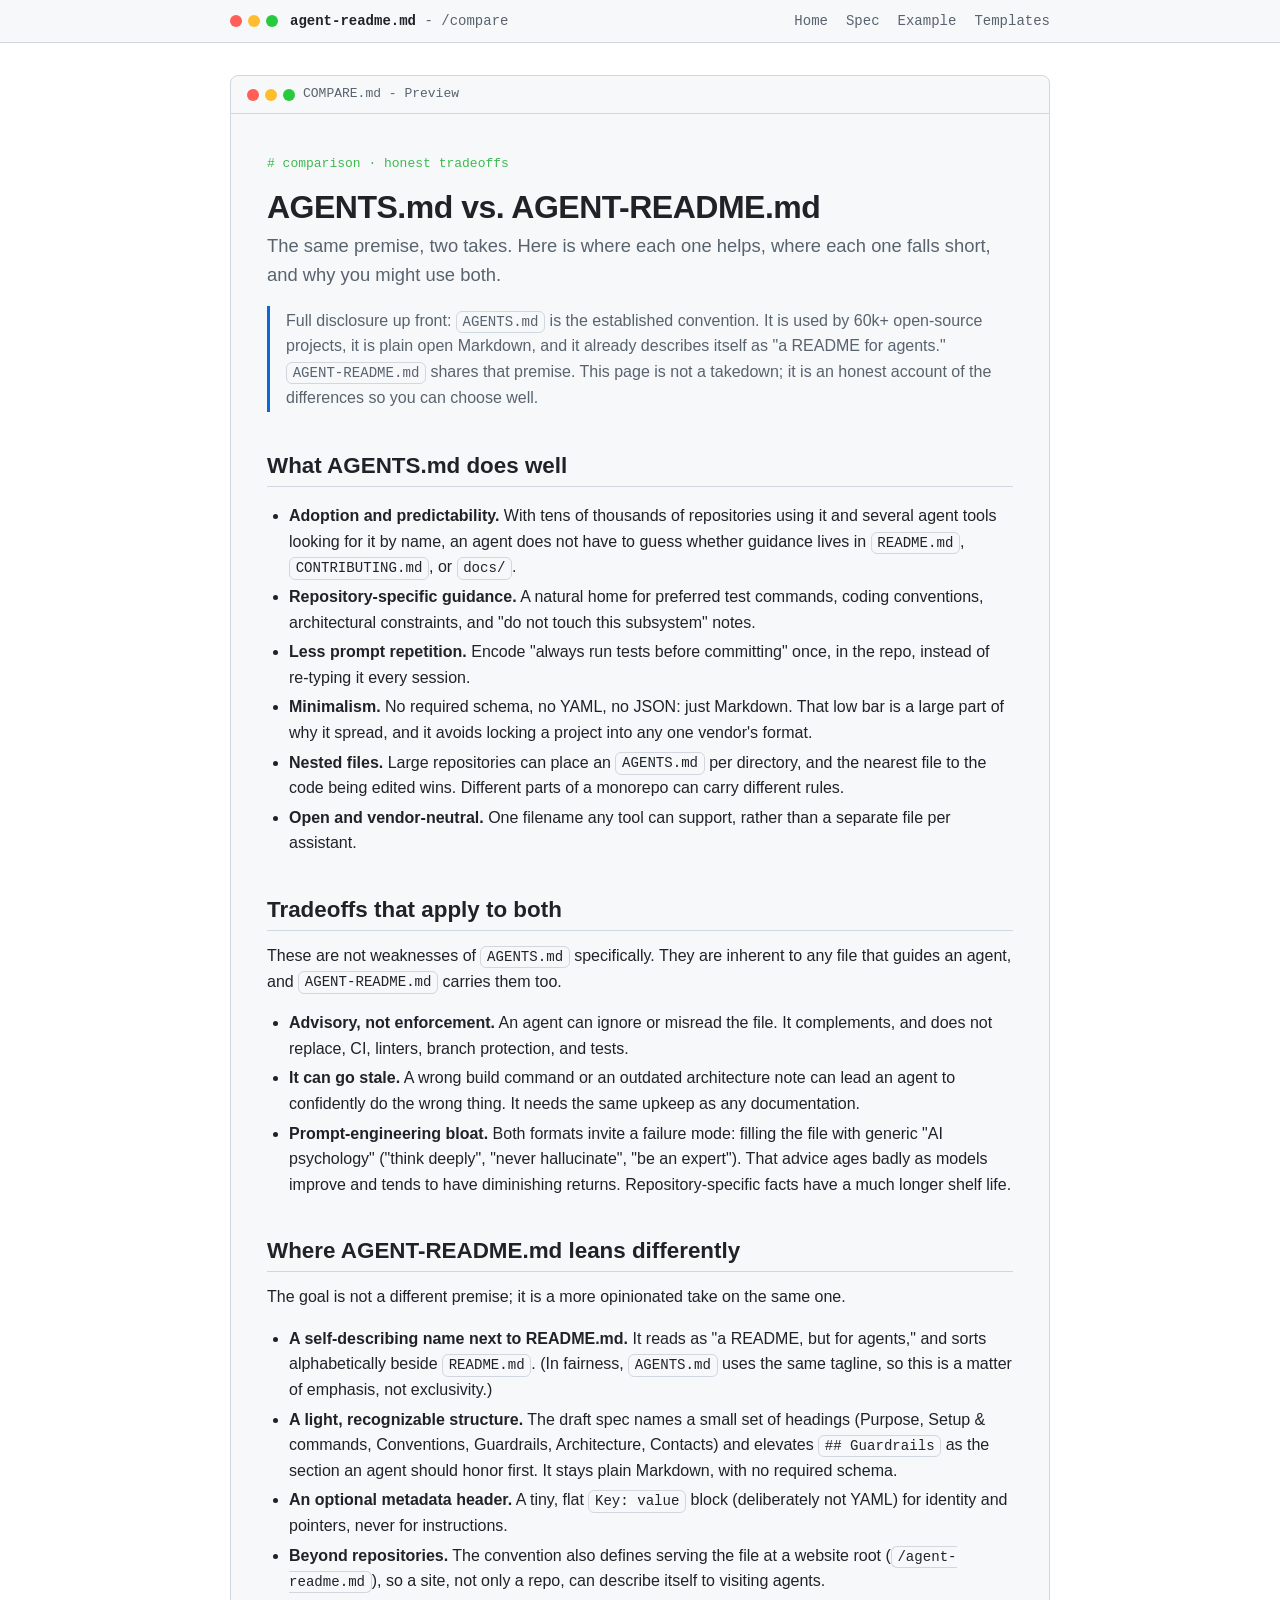
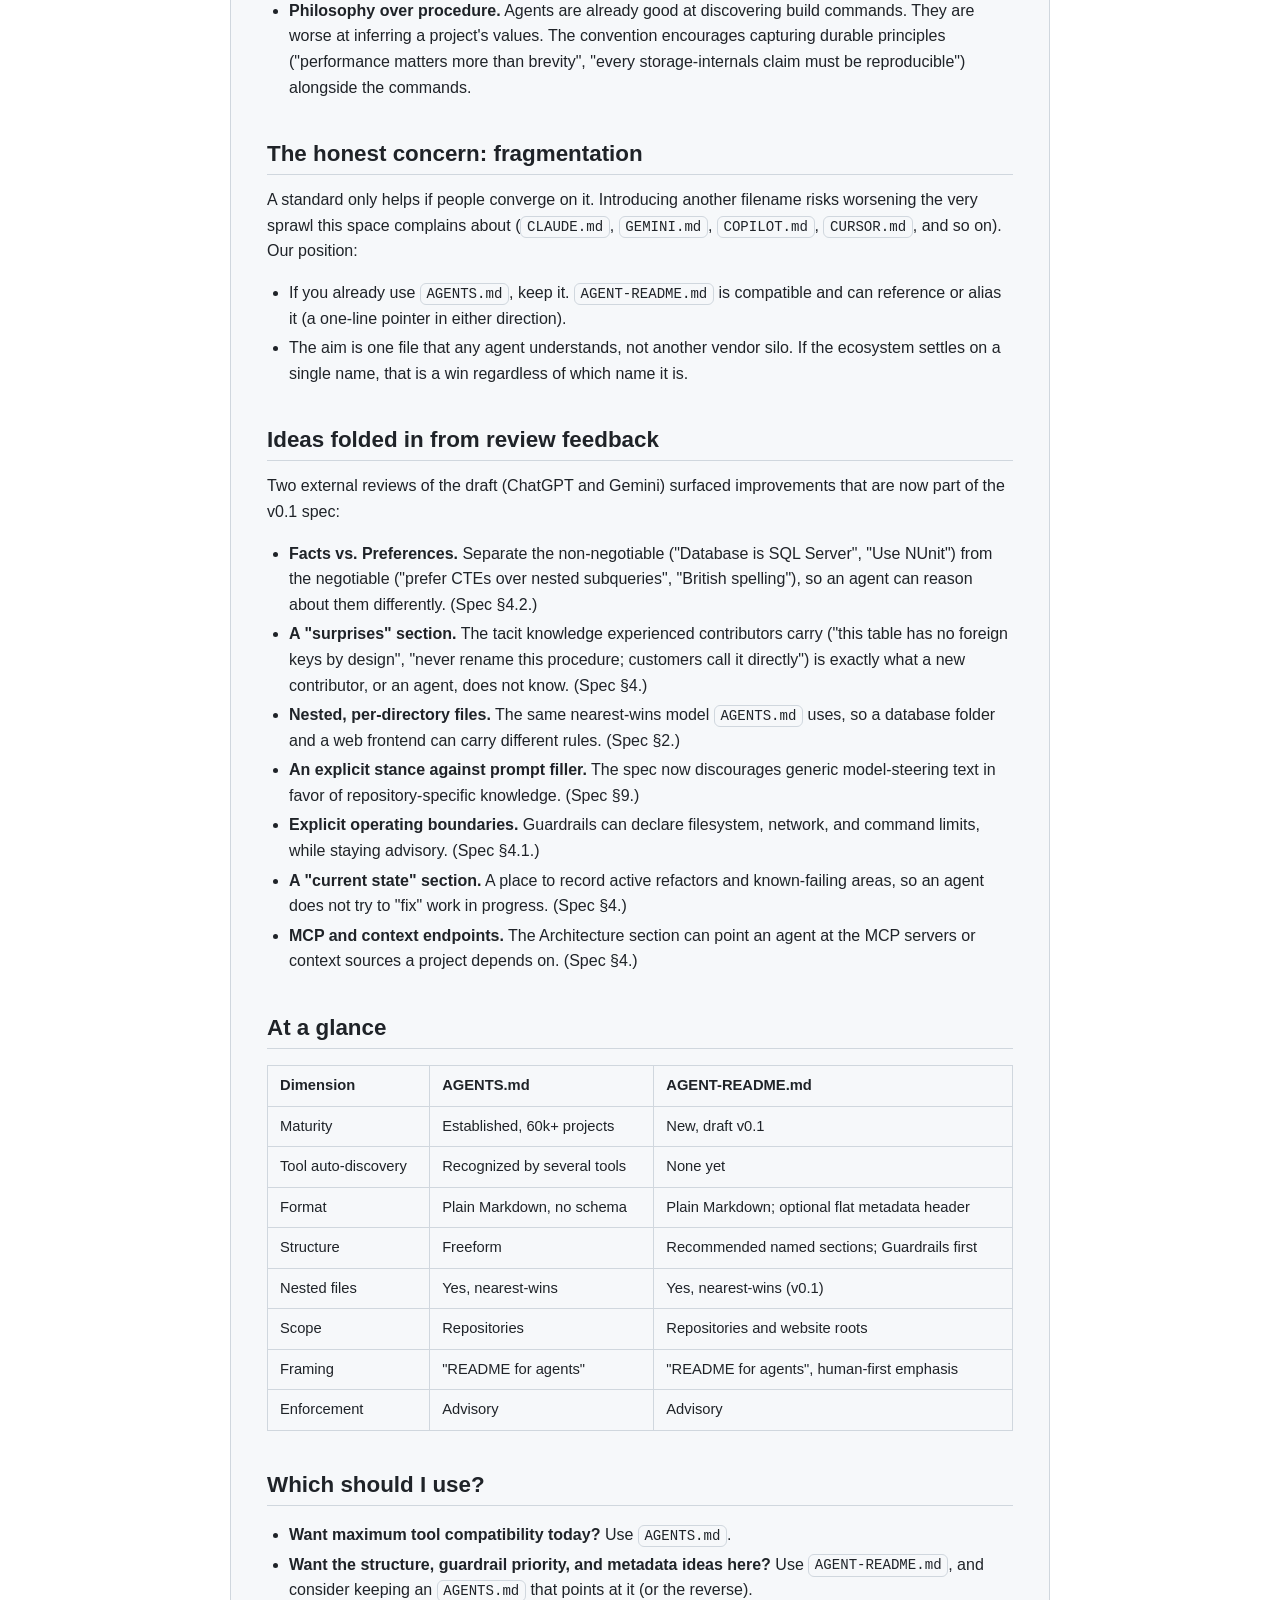
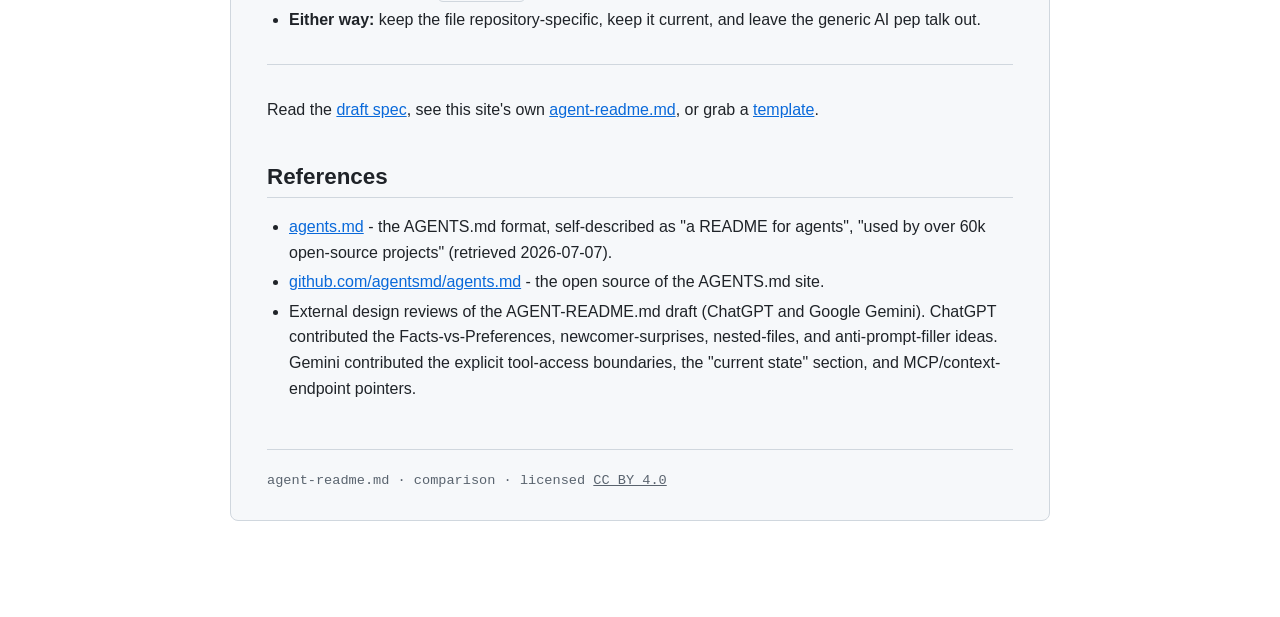
==== compare/index.html @ 7685b2ac "Spec: fold in review feedback from ChatGPT and Gemini Adds nested per-directory files with nearest-w" ====
<!DOCTYPE html>
<html lang="en">
<head>
  <meta charset="utf-8">
  <meta name="viewport" content="width=device-width, initial-scale=1">
  <title>AGENTS.md vs. AGENT-README.md - agent-readme.md</title>
  <meta name="description" content="An honest comparison of the AGENTS.md convention and AGENT-README.md: shared premise, benefits, tradeoffs, and how to use them together.">
  <link rel="stylesheet" href="/assets/style.css">
</head>
<body>
  <div class="topbar">
    <div class="inner">
      <span class="dots"><span class="dot r"></span><span class="dot y"></span><span class="dot g"></span></span>
      <span class="path"><b>agent-readme.md</b> - /compare</span>
      <nav>
        <a href="/">Home</a>
        <a href="/spec/">Spec</a>
        <a href="/agent-readme.md">Example</a>
        <a href="/examples/">Templates</a>
      </nav>
    </div>
  </div>

  <div class="wrap">
    <div class="doc">
      <div class="doc-head">
        <span class="dots"><span class="dot r"></span><span class="dot y"></span><span class="dot g"></span></span>
        <span>COMPARE.md - Preview</span>
      </div>
      <div class="doc-body">

        <p class="kicker"># comparison &middot; honest tradeoffs</p>
        <h1>AGENTS.md vs. AGENT-README.md</h1>
        <p class="tagline">The same premise, two takes. Here is where each one helps, where each one falls short, and why you might use both.</p>

        <blockquote>
          Full disclosure up front: <code>AGENTS.md</code> is the established convention. It is used by 60k+ open-source projects, it is plain open Markdown, and it already describes itself as "a README for agents." <code>AGENT-README.md</code> shares that premise. This page is not a takedown; it is an honest account of the differences so you can choose well.
        </blockquote>

        <h2>What AGENTS.md does well</h2>
        <ul>
          <li><strong>Adoption and predictability.</strong> With tens of thousands of repositories using it and several agent tools looking for it by name, an agent does not have to guess whether guidance lives in <code>README.md</code>, <code>CONTRIBUTING.md</code>, or <code>docs/</code>.</li>
          <li><strong>Repository-specific guidance.</strong> A natural home for preferred test commands, coding conventions, architectural constraints, and "do not touch this subsystem" notes.</li>
          <li><strong>Less prompt repetition.</strong> Encode "always run tests before committing" once, in the repo, instead of re-typing it every session.</li>
          <li><strong>Minimalism.</strong> No required schema, no YAML, no JSON: just Markdown. That low bar is a large part of why it spread, and it avoids locking a project into any one vendor's format.</li>
          <li><strong>Nested files.</strong> Large repositories can place an <code>AGENTS.md</code> per directory, and the nearest file to the code being edited wins. Different parts of a monorepo can carry different rules.</li>
          <li><strong>Open and vendor-neutral.</strong> One filename any tool can support, rather than a separate file per assistant.</li>
        </ul>

        <h2>Tradeoffs that apply to both</h2>
        <p>These are not weaknesses of <code>AGENTS.md</code> specifically. They are inherent to any file that guides an agent, and <code>AGENT-README.md</code> carries them too.</p>
        <ul>
          <li><strong>Advisory, not enforcement.</strong> An agent can ignore or misread the file. It complements, and does not replace, CI, linters, branch protection, and tests.</li>
          <li><strong>It can go stale.</strong> A wrong build command or an outdated architecture note can lead an agent to confidently do the wrong thing. It needs the same upkeep as any documentation.</li>
          <li><strong>Prompt-engineering bloat.</strong> Both formats invite a failure mode: filling the file with generic "AI psychology" ("think deeply", "never hallucinate", "be an expert"). That advice ages badly as models improve and tends to have diminishing returns. Repository-specific facts have a much longer shelf life.</li>
        </ul>

        <h2>Where AGENT-README.md leans differently</h2>
        <p>The goal is not a different premise; it is a more opinionated take on the same one.</p>
        <ul>
          <li><strong>A self-describing name next to README.md.</strong> It reads as "a README, but for agents," and sorts alphabetically beside <code>README.md</code>. (In fairness, <code>AGENTS.md</code> uses the same tagline, so this is a matter of emphasis, not exclusivity.)</li>
          <li><strong>A light, recognizable structure.</strong> The draft spec names a small set of headings (Purpose, Setup &amp; commands, Conventions, Guardrails, Architecture, Contacts) and elevates <code>## Guardrails</code> as the section an agent should honor first. It stays plain Markdown, with no required schema.</li>
          <li><strong>An optional metadata header.</strong> A tiny, flat <code>Key: value</code> block (deliberately not YAML) for identity and pointers, never for instructions.</li>
          <li><strong>Beyond repositories.</strong> The convention also defines serving the file at a website root (<code>/agent-readme.md</code>), so a site, not only a repo, can describe itself to visiting agents.</li>
          <li><strong>Philosophy over procedure.</strong> Agents are already good at discovering build commands. They are worse at inferring a project's values. The convention encourages capturing durable principles ("performance matters more than brevity", "every storage-internals claim must be reproducible") alongside the commands.</li>
        </ul>

        <h2>The honest concern: fragmentation</h2>
        <p>A standard only helps if people converge on it. Introducing another filename risks worsening the very sprawl this space complains about (<code>CLAUDE.md</code>, <code>GEMINI.md</code>, <code>COPILOT.md</code>, <code>CURSOR.md</code>, and so on). Our position:</p>
        <ul>
          <li>If you already use <code>AGENTS.md</code>, keep it. <code>AGENT-README.md</code> is compatible and can reference or alias it (a one-line pointer in either direction).</li>
          <li>The aim is one file that any agent understands, not another vendor silo. If the ecosystem settles on a single name, that is a win regardless of which name it is.</li>
        </ul>

        <h2>Ideas folded in from review feedback</h2>
        <p>Two external reviews of the draft (ChatGPT and Gemini) surfaced improvements that are now part of the v0.1 spec:</p>
        <ul>
          <li><strong>Facts vs. Preferences.</strong> Separate the non-negotiable ("Database is SQL Server", "Use NUnit") from the negotiable ("prefer CTEs over nested subqueries", "British spelling"), so an agent can reason about them differently. (Spec &sect;4.2.)</li>
          <li><strong>A "surprises" section.</strong> The tacit knowledge experienced contributors carry ("this table has no foreign keys by design", "never rename this procedure; customers call it directly") is exactly what a new contributor, or an agent, does not know. (Spec &sect;4.)</li>
          <li><strong>Nested, per-directory files.</strong> The same nearest-wins model <code>AGENTS.md</code> uses, so a database folder and a web frontend can carry different rules. (Spec &sect;2.)</li>
          <li><strong>An explicit stance against prompt filler.</strong> The spec now discourages generic model-steering text in favor of repository-specific knowledge. (Spec &sect;9.)</li>
          <li><strong>Explicit operating boundaries.</strong> Guardrails can declare filesystem, network, and command limits, while staying advisory. (Spec &sect;4.1.)</li>
          <li><strong>A "current state" section.</strong> A place to record active refactors and known-failing areas, so an agent does not try to "fix" work in progress. (Spec &sect;4.)</li>
          <li><strong>MCP and context endpoints.</strong> The Architecture section can point an agent at the MCP servers or context sources a project depends on. (Spec &sect;4.)</li>
        </ul>

        <h2>At a glance</h2>
        <table>
          <thead><tr><th>Dimension</th><th>AGENTS.md</th><th>AGENT-README.md</th></tr></thead>
          <tbody>
            <tr><td>Maturity</td><td>Established, 60k+ projects</td><td>New, draft v0.1</td></tr>
            <tr><td>Tool auto-discovery</td><td>Recognized by several tools</td><td>None yet</td></tr>
            <tr><td>Format</td><td>Plain Markdown, no schema</td><td>Plain Markdown; optional flat metadata header</td></tr>
            <tr><td>Structure</td><td>Freeform</td><td>Recommended named sections; Guardrails first</td></tr>
            <tr><td>Nested files</td><td>Yes, nearest-wins</td><td>Yes, nearest-wins (v0.1)</td></tr>
            <tr><td>Scope</td><td>Repositories</td><td>Repositories and website roots</td></tr>
            <tr><td>Framing</td><td>"README for agents"</td><td>"README for agents", human-first emphasis</td></tr>
            <tr><td>Enforcement</td><td>Advisory</td><td>Advisory</td></tr>
          </tbody>
        </table>

        <h2>Which should I use?</h2>
        <ul>
          <li><strong>Want maximum tool compatibility today?</strong> Use <code>AGENTS.md</code>.</li>
          <li><strong>Want the structure, guardrail priority, and metadata ideas here?</strong> Use <code>AGENT-README.md</code>, and consider keeping an <code>AGENTS.md</code> that points at it (or the reverse).</li>
          <li><strong>Either way:</strong> keep the file repository-specific, keep it current, and leave the generic AI pep talk out.</li>
        </ul>

        <hr>
        <p>Read the <a href="/spec/">draft spec</a>, see this site's own <a href="/agent-readme.md">agent-readme.md</a>, or grab a <a href="/examples/">template</a>.</p>

        <h2>References</h2>
        <ul>
          <li><a href="https://agents.md/">agents.md</a> - the AGENTS.md format, self-described as "a README for agents", "used by over 60k open-source projects" (retrieved 2026-07-07).</li>
          <li><a href="https://github.com/agentsmd/agents.md">github.com/agentsmd/agents.md</a> - the open source of the AGENTS.md site.</li>
          <li>External design reviews of the AGENT-README.md draft (ChatGPT and Google Gemini). ChatGPT contributed the Facts-vs-Preferences, newcomer-surprises, nested-files, and anti-prompt-filler ideas. Gemini contributed the explicit tool-access boundaries, the "current state" section, and MCP/context-endpoint pointers.</li>
        </ul>

        <footer>
          agent-readme.md &middot; comparison &middot; licensed <a href="https://creativecommons.org/licenses/by/4.0/">CC BY 4.0</a>
        </footer>
      </div>
    </div>
  </div>
</body>
</html>
---- assets/style.css ----
:root {
  --bg: #0d1117;
  --bg-soft: #161b22;
  --border: #30363d;
  --fg: #e6edf3;
  --fg-muted: #9198a1;
  --accent: #58a6ff;
  --accent-soft: #1f6feb;
  --green: #3fb950;
  --yellow: #d29922;
  --red: #f85149;
  --code-bg: #161b22;
  --radius: 8px;
  --mono: ui-monospace, SFMono-Regular, "SF Mono", Menlo, Consolas, "Liberation Mono", monospace;
  --sans: -apple-system, BlinkMacSystemFont, "Segoe UI", Helvetica, Arial, sans-serif;
}

@media (prefers-color-scheme: light) {
  :root {
    --bg: #ffffff;
    --bg-soft: #f6f8fa;
    --border: #d0d7de;
    --fg: #1f2328;
    --fg-muted: #59636e;
    --accent: #0969da;
    --accent-soft: #0969da;
    --code-bg: #f6f8fa;
  }
}

* { box-sizing: border-box; }

html { scroll-behavior: smooth; }

body {
  margin: 0;
  background: var(--bg);
  color: var(--fg);
  font-family: var(--sans);
  line-height: 1.6;
  font-size: 16px;
}

.wrap {
  max-width: 860px;
  margin: 0 auto;
  padding: 0 20px 96px;
}

/* Terminal-style top bar */
.topbar {
  position: sticky;
  top: 0;
  z-index: 10;
  background: var(--bg-soft);
  border-bottom: 1px solid var(--border);
  backdrop-filter: saturate(150%) blur(6px);
}
.topbar .inner {
  max-width: 860px;
  margin: 0 auto;
  padding: 10px 20px;
  display: flex;
  align-items: center;
  gap: 12px;
  font-family: var(--mono);
  font-size: 14px;
}
.dots { display: flex; gap: 6px; }
.dot { width: 12px; height: 12px; border-radius: 50%; }
.dot.r { background: #ff5f56; }
.dot.y { background: #ffbd2e; }
.dot.g { background: #27c93f; }
.topbar .path { color: var(--fg-muted); }
.topbar .path b { color: var(--fg); }
.topbar nav { margin-left: auto; display: flex; gap: 18px; }
.topbar nav a { color: var(--fg-muted); text-decoration: none; }
.topbar nav a:hover { color: var(--accent); }

/* Rendered-markdown card */
.doc {
  margin-top: 32px;
  background: var(--bg-soft);
  border: 1px solid var(--border);
  border-radius: var(--radius);
  overflow: hidden;
}
.doc-head {
  padding: 8px 16px;
  border-bottom: 1px solid var(--border);
  font-family: var(--mono);
  font-size: 13px;
  color: var(--fg-muted);
  display: flex;
  align-items: center;
  gap: 8px;
}
.doc-body { padding: 28px 36px; }

h1, h2, h3 { line-height: 1.25; font-weight: 600; }
h1 { font-size: 2rem; margin: 0 0 4px; letter-spacing: -0.5px; }
h2 { font-size: 1.4rem; margin: 40px 0 12px; padding-bottom: 6px; border-bottom: 1px solid var(--border); }
h3 { font-size: 1.1rem; margin: 24px 0 8px; }

p { margin: 12px 0; }
a { color: var(--accent); }

.tagline { color: var(--fg-muted); font-size: 1.15rem; margin-top: 0; }

code {
  font-family: var(--mono);
  font-size: 0.88em;
  background: var(--code-bg);
  border: 1px solid var(--border);
  border-radius: 6px;
  padding: 0.15em 0.4em;
}
pre {
  background: var(--code-bg);
  border: 1px solid var(--border);
  border-radius: var(--radius);
  padding: 16px;
  overflow-x: auto;
}
pre code { background: none; border: none; padding: 0; font-size: 0.85rem; line-height: 1.5; }

ul, ol { padding-left: 22px; }
li { margin: 4px 0; }

blockquote {
  margin: 16px 0;
  padding: 2px 16px;
  border-left: 3px solid var(--accent-soft);
  color: var(--fg-muted);
}

table { border-collapse: collapse; width: 100%; margin: 16px 0; font-size: 0.92rem; }
th, td { border: 1px solid var(--border); padding: 8px 12px; text-align: left; }
th { background: var(--code-bg); }

hr { border: none; border-top: 1px solid var(--border); margin: 32px 0; }

.badges { display: flex; flex-wrap: wrap; gap: 8px; margin: 16px 0; }
.badge {
  font-family: var(--mono);
  font-size: 12px;
  padding: 3px 10px;
  border-radius: 999px;
  border: 1px solid var(--border);
  color: var(--fg-muted);
}
.badge.g { color: var(--green); border-color: color-mix(in srgb, var(--green) 45%, var(--border)); }
.badge.y { color: var(--yellow); border-color: color-mix(in srgb, var(--yellow) 45%, var(--border)); }

.btn-row { display: flex; flex-wrap: wrap; gap: 12px; margin: 24px 0; }
.btn {
  display: inline-block;
  font-family: var(--mono);
  font-size: 14px;
  text-decoration: none;
  padding: 9px 16px;
  border-radius: 6px;
  border: 1px solid var(--border);
  color: var(--fg);
  background: var(--bg);
  transition: border-color .15s, color .15s;
}
.btn:hover { border-color: var(--accent); color: var(--accent); }
.btn.primary { background: var(--accent-soft); border-color: var(--accent-soft); color: #fff; }
.btn.primary:hover { color: #fff; opacity: .9; }

.cards { display: grid; grid-template-columns: repeat(auto-fit, minmax(220px, 1fr)); gap: 14px; margin: 20px 0; }
.card {
  border: 1px solid var(--border);
  border-radius: var(--radius);
  padding: 16px 18px;
  background: var(--bg);
}
.card h3 { margin-top: 0; }
.card p { color: var(--fg-muted); font-size: 0.92rem; margin-bottom: 0; }

footer {
  margin-top: 48px;
  padding-top: 20px;
  border-top: 1px solid var(--border);
  color: var(--fg-muted);
  font-size: 0.85rem;
  font-family: var(--mono);
}
footer a { color: var(--fg-muted); }
footer a:hover { color: var(--accent); }

.kicker { font-family: var(--mono); font-size: 13px; color: var(--green); }
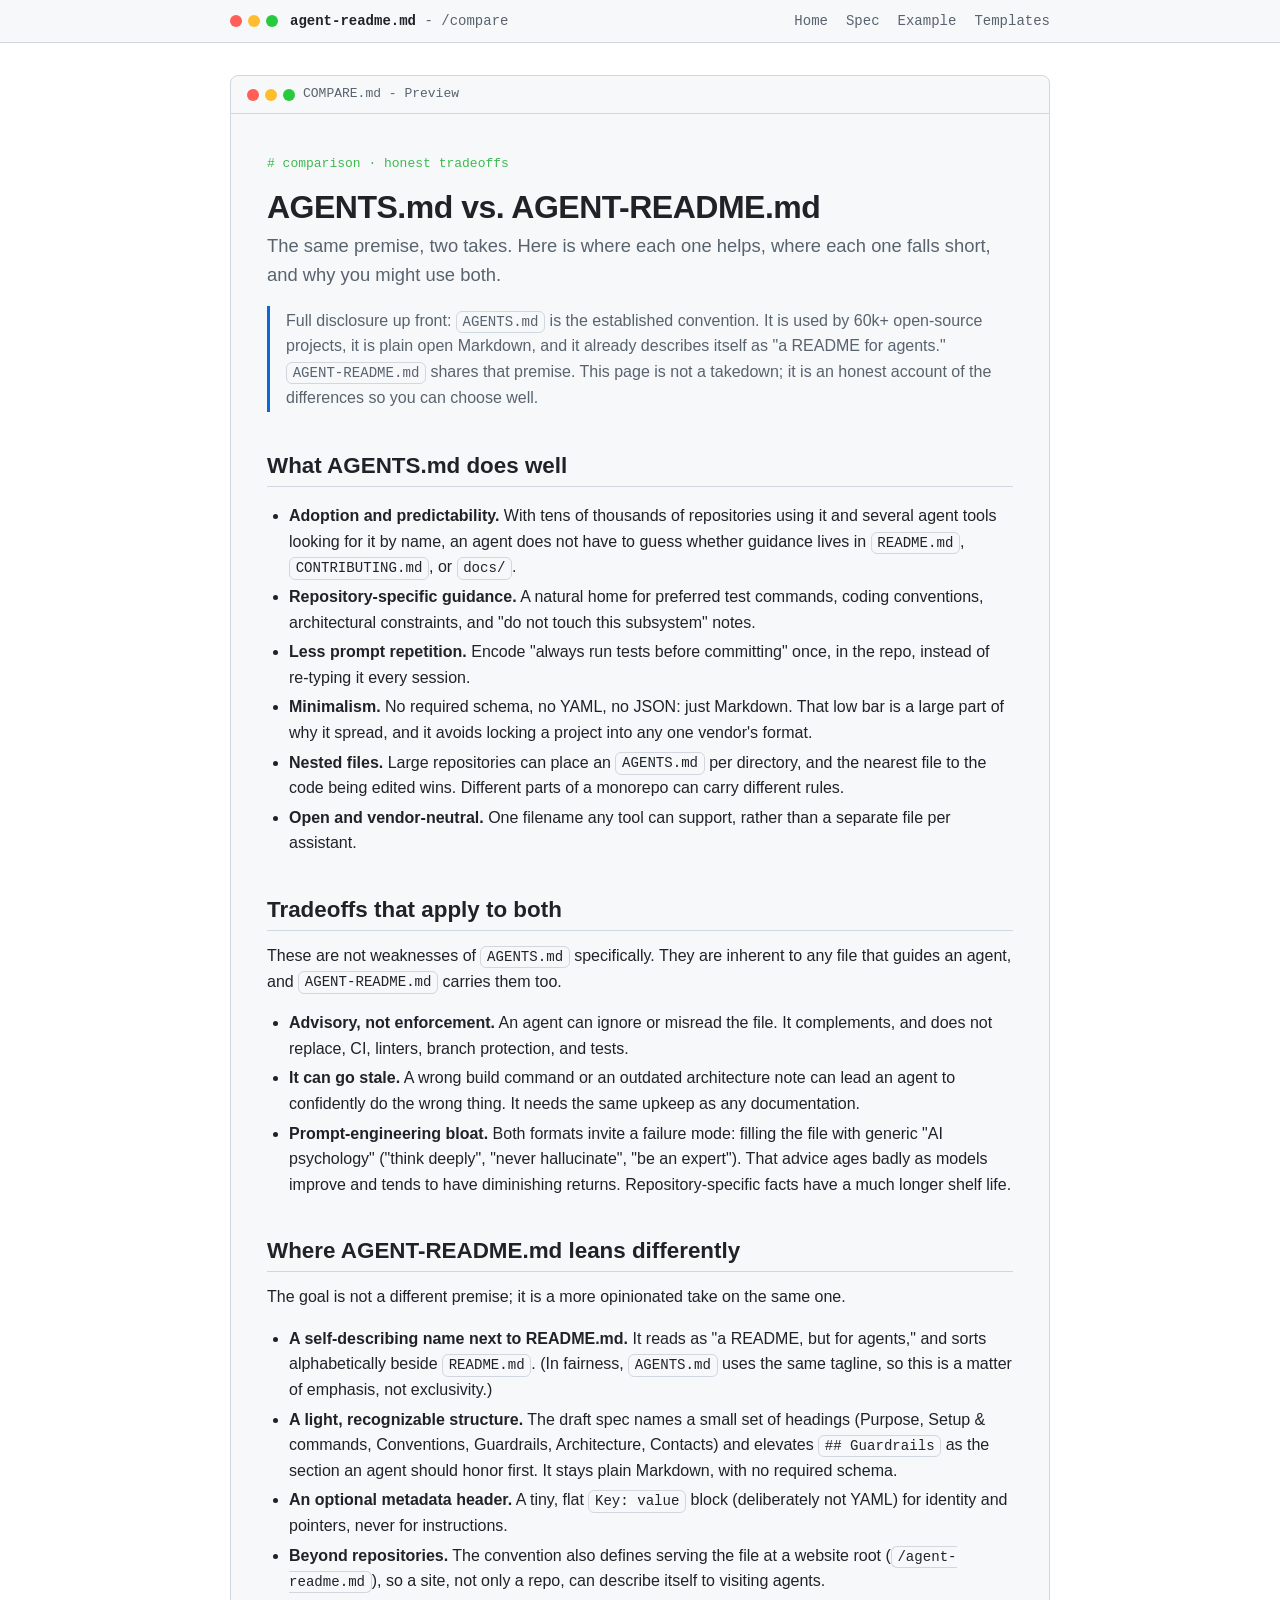
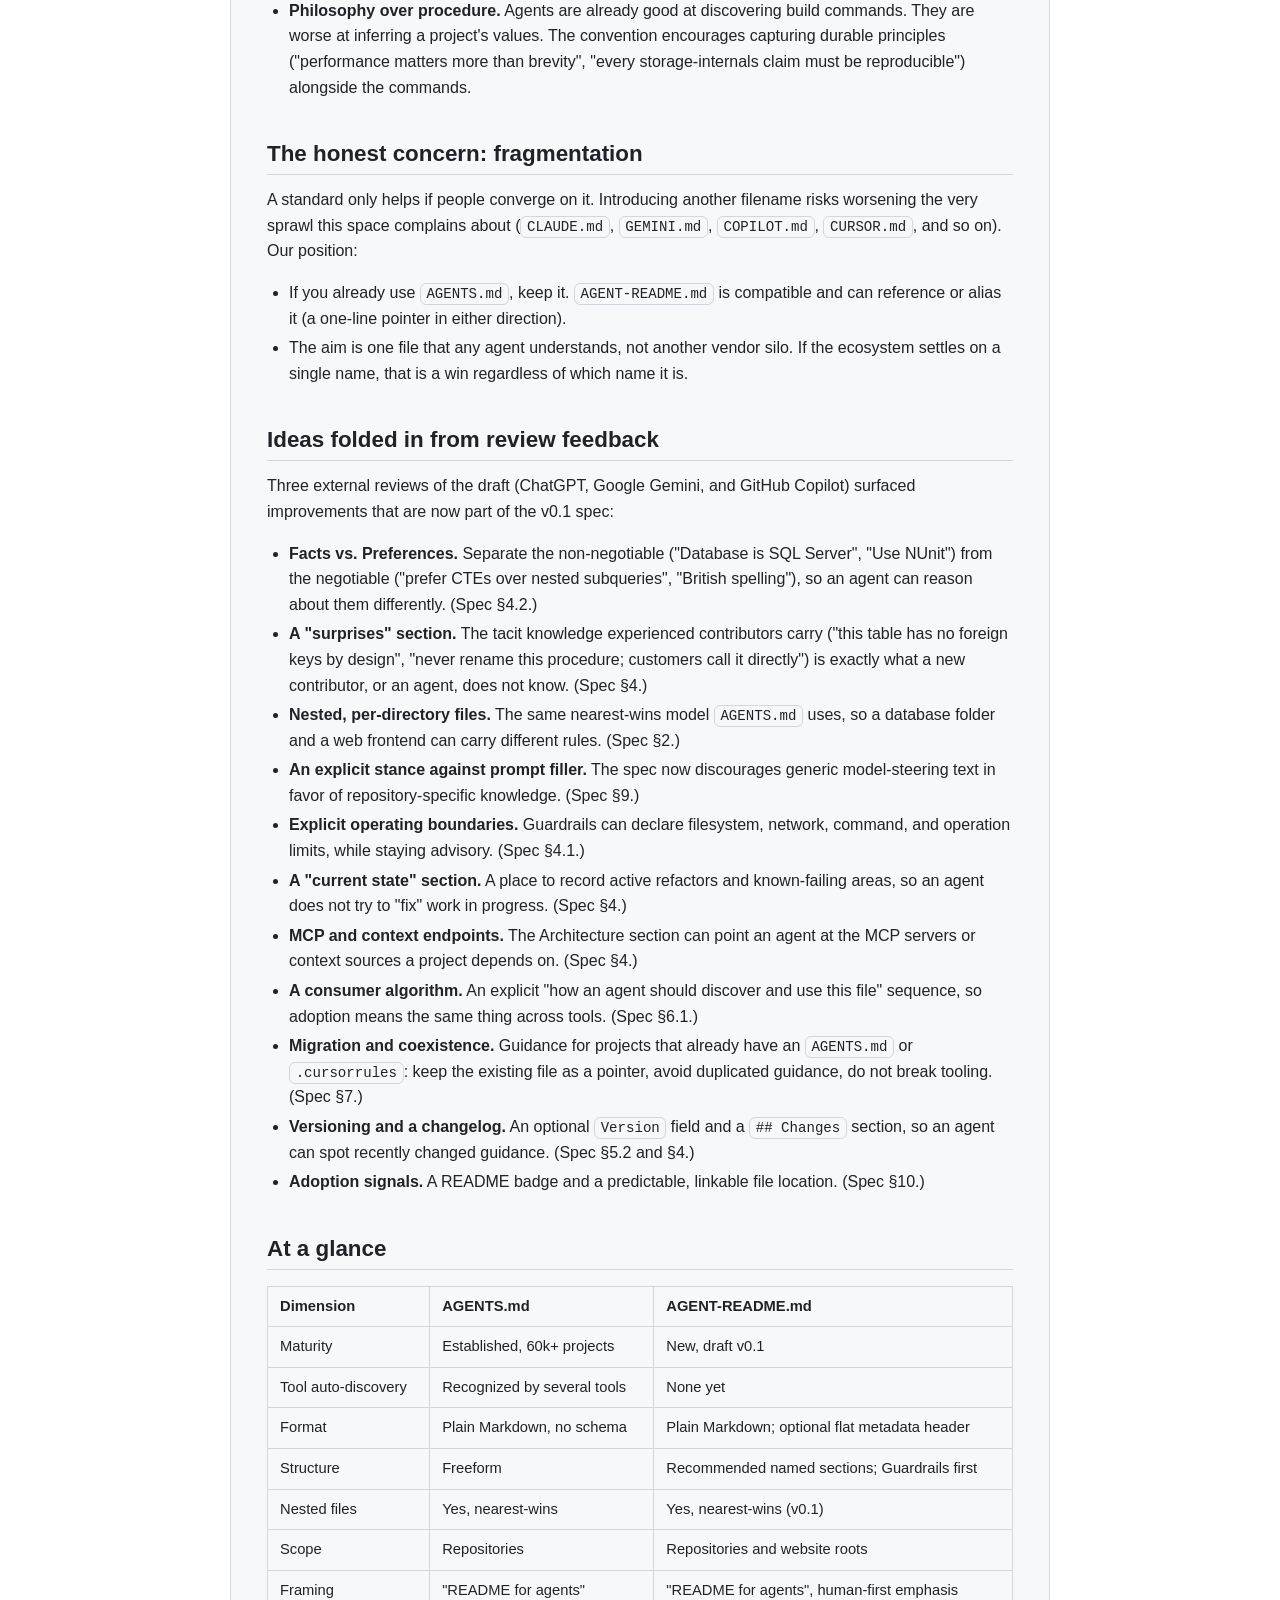
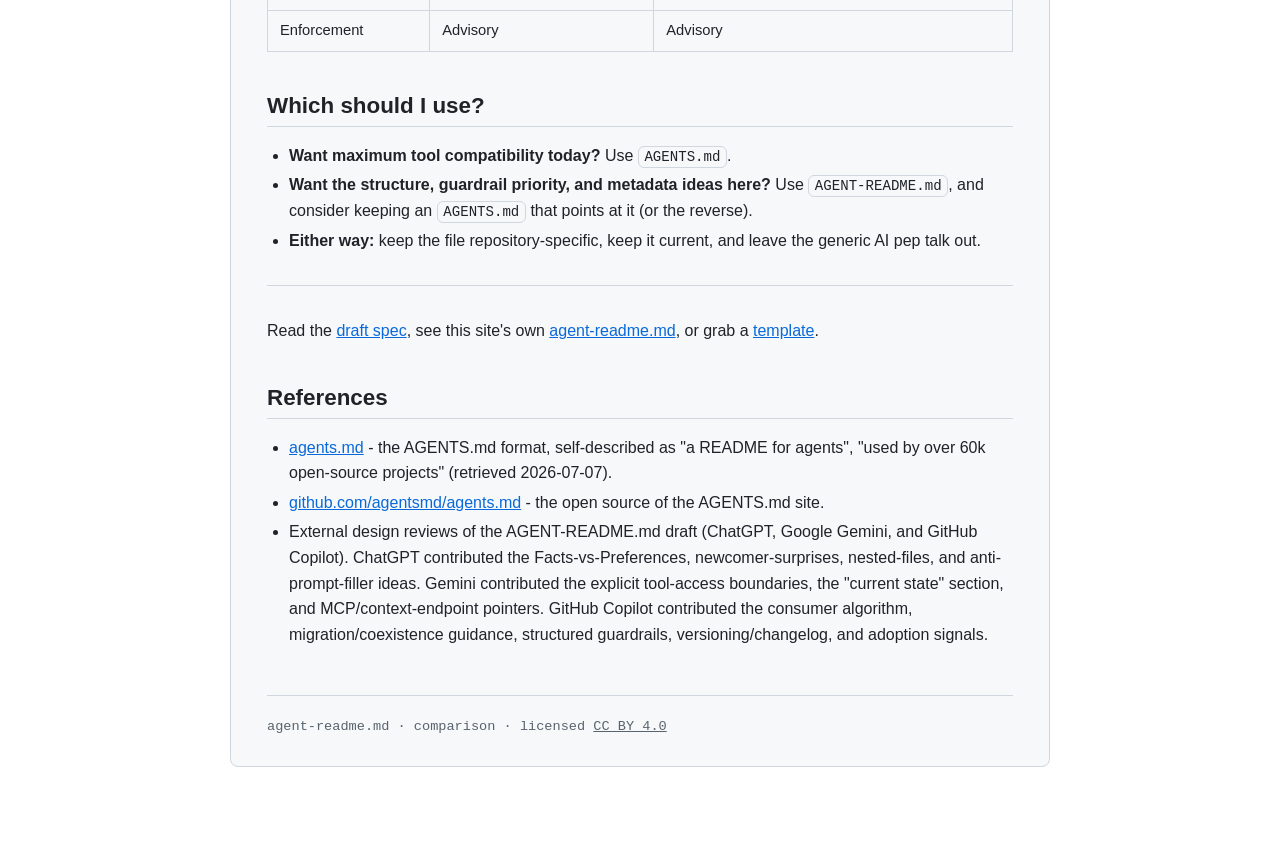
==== commit a965c4b4: "Spec: fold in GitHub Copilot review feedback Adds a consumer algorithm (6.1 how an agent discovers a" ====
--- a/compare/index.html
+++ b/compare/index.html
@@ -73,15 +73,19 @@
         </ul>
 
         <h2>Ideas folded in from review feedback</h2>
-        <p>Two external reviews of the draft (ChatGPT and Gemini) surfaced improvements that are now part of the v0.1 spec:</p>
+        <p>Three external reviews of the draft (ChatGPT, Google Gemini, and GitHub Copilot) surfaced improvements that are now part of the v0.1 spec:</p>
         <ul>
           <li><strong>Facts vs. Preferences.</strong> Separate the non-negotiable ("Database is SQL Server", "Use NUnit") from the negotiable ("prefer CTEs over nested subqueries", "British spelling"), so an agent can reason about them differently. (Spec &sect;4.2.)</li>
           <li><strong>A "surprises" section.</strong> The tacit knowledge experienced contributors carry ("this table has no foreign keys by design", "never rename this procedure; customers call it directly") is exactly what a new contributor, or an agent, does not know. (Spec &sect;4.)</li>
           <li><strong>Nested, per-directory files.</strong> The same nearest-wins model <code>AGENTS.md</code> uses, so a database folder and a web frontend can carry different rules. (Spec &sect;2.)</li>
           <li><strong>An explicit stance against prompt filler.</strong> The spec now discourages generic model-steering text in favor of repository-specific knowledge. (Spec &sect;9.)</li>
-          <li><strong>Explicit operating boundaries.</strong> Guardrails can declare filesystem, network, and command limits, while staying advisory. (Spec &sect;4.1.)</li>
+          <li><strong>Explicit operating boundaries.</strong> Guardrails can declare filesystem, network, command, and operation limits, while staying advisory. (Spec &sect;4.1.)</li>
           <li><strong>A "current state" section.</strong> A place to record active refactors and known-failing areas, so an agent does not try to "fix" work in progress. (Spec &sect;4.)</li>
           <li><strong>MCP and context endpoints.</strong> The Architecture section can point an agent at the MCP servers or context sources a project depends on. (Spec &sect;4.)</li>
+          <li><strong>A consumer algorithm.</strong> An explicit "how an agent should discover and use this file" sequence, so adoption means the same thing across tools. (Spec &sect;6.1.)</li>
+          <li><strong>Migration and coexistence.</strong> Guidance for projects that already have an <code>AGENTS.md</code> or <code>.cursorrules</code>: keep the existing file as a pointer, avoid duplicated guidance, do not break tooling. (Spec &sect;7.)</li>
+          <li><strong>Versioning and a changelog.</strong> An optional <code>Version</code> field and a <code>## Changes</code> section, so an agent can spot recently changed guidance. (Spec &sect;5.2 and &sect;4.)</li>
+          <li><strong>Adoption signals.</strong> A README badge and a predictable, linkable file location. (Spec &sect;10.)</li>
         </ul>
 
         <h2>At a glance</h2>
@@ -113,7 +117,7 @@
         <ul>
           <li><a href="https://agents.md/">agents.md</a> - the AGENTS.md format, self-described as "a README for agents", "used by over 60k open-source projects" (retrieved 2026-07-07).</li>
           <li><a href="https://github.com/agentsmd/agents.md">github.com/agentsmd/agents.md</a> - the open source of the AGENTS.md site.</li>
-          <li>External design reviews of the AGENT-README.md draft (ChatGPT and Google Gemini). ChatGPT contributed the Facts-vs-Preferences, newcomer-surprises, nested-files, and anti-prompt-filler ideas. Gemini contributed the explicit tool-access boundaries, the "current state" section, and MCP/context-endpoint pointers.</li>
+          <li>External design reviews of the AGENT-README.md draft (ChatGPT, Google Gemini, and GitHub Copilot). ChatGPT contributed the Facts-vs-Preferences, newcomer-surprises, nested-files, and anti-prompt-filler ideas. Gemini contributed the explicit tool-access boundaries, the "current state" section, and MCP/context-endpoint pointers. GitHub Copilot contributed the consumer algorithm, migration/coexistence guidance, structured guardrails, versioning/changelog, and adoption signals.</li>
         </ul>
 
         <footer>
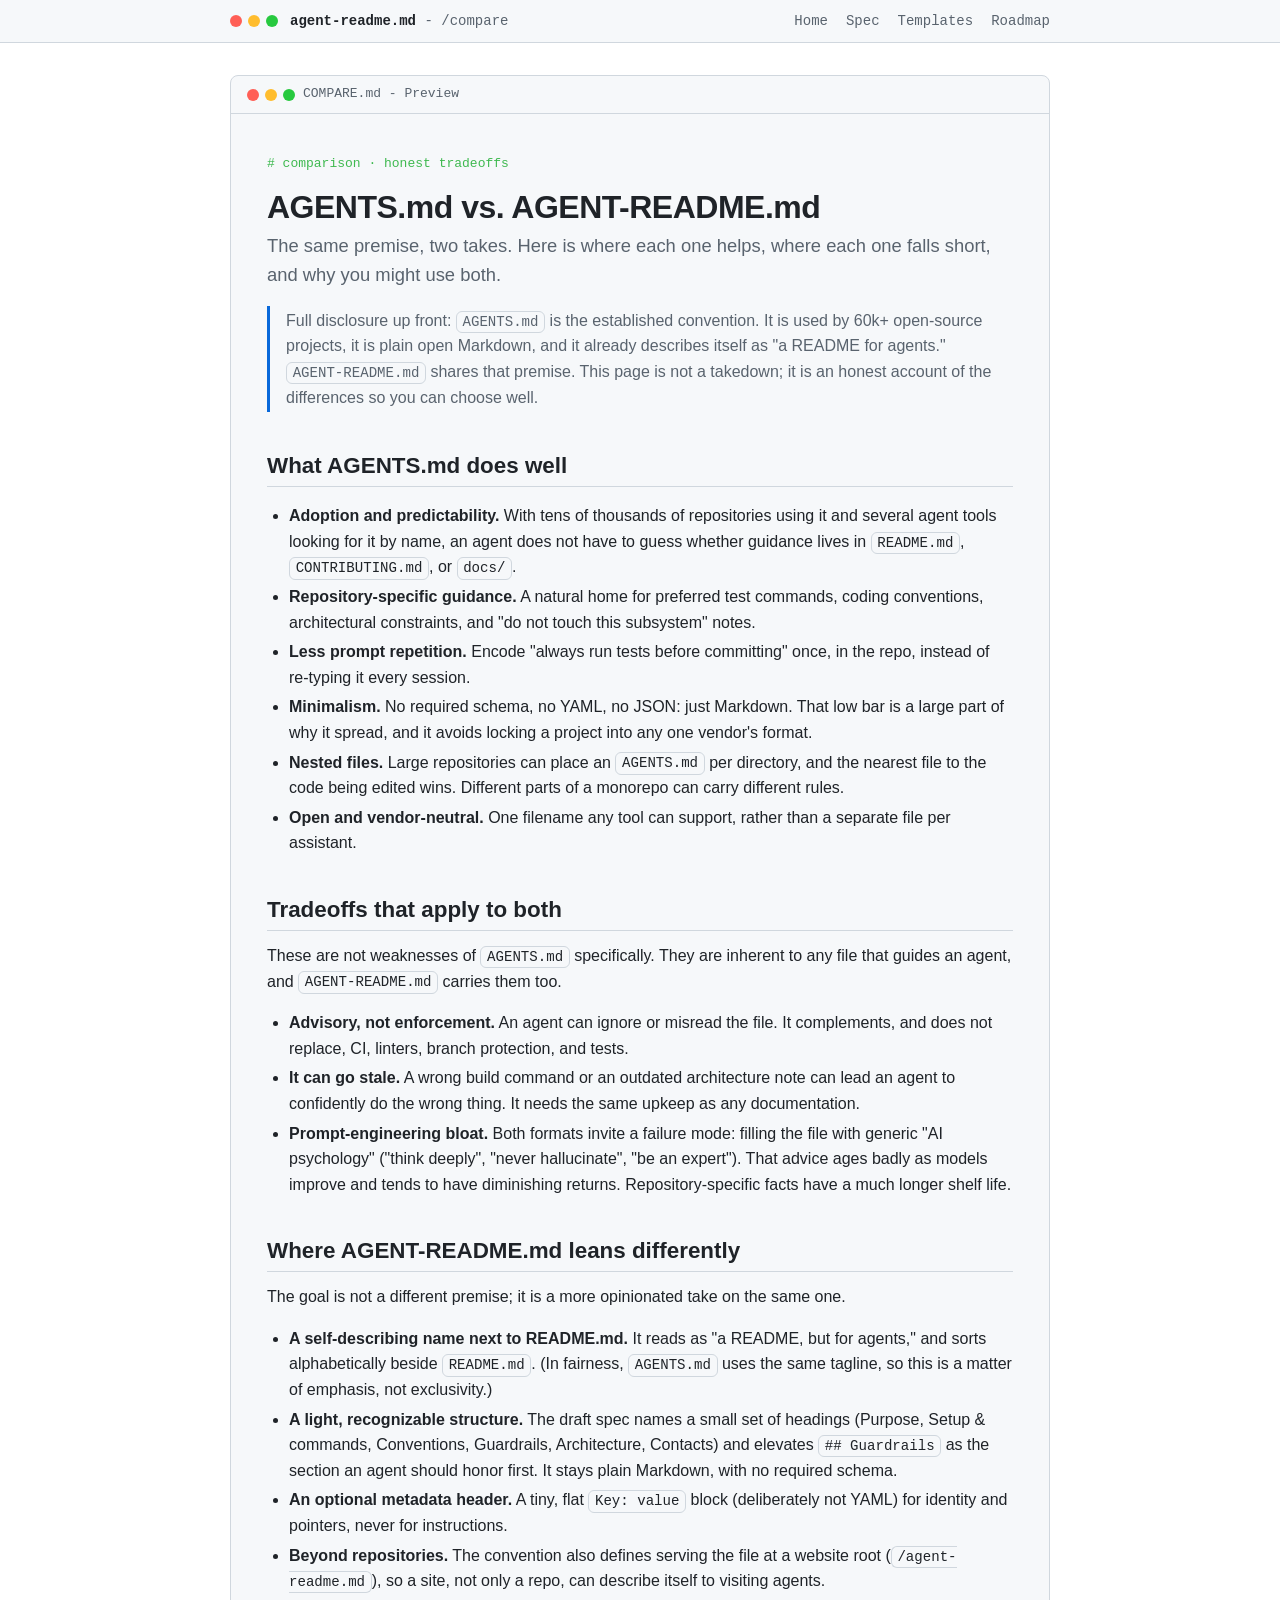
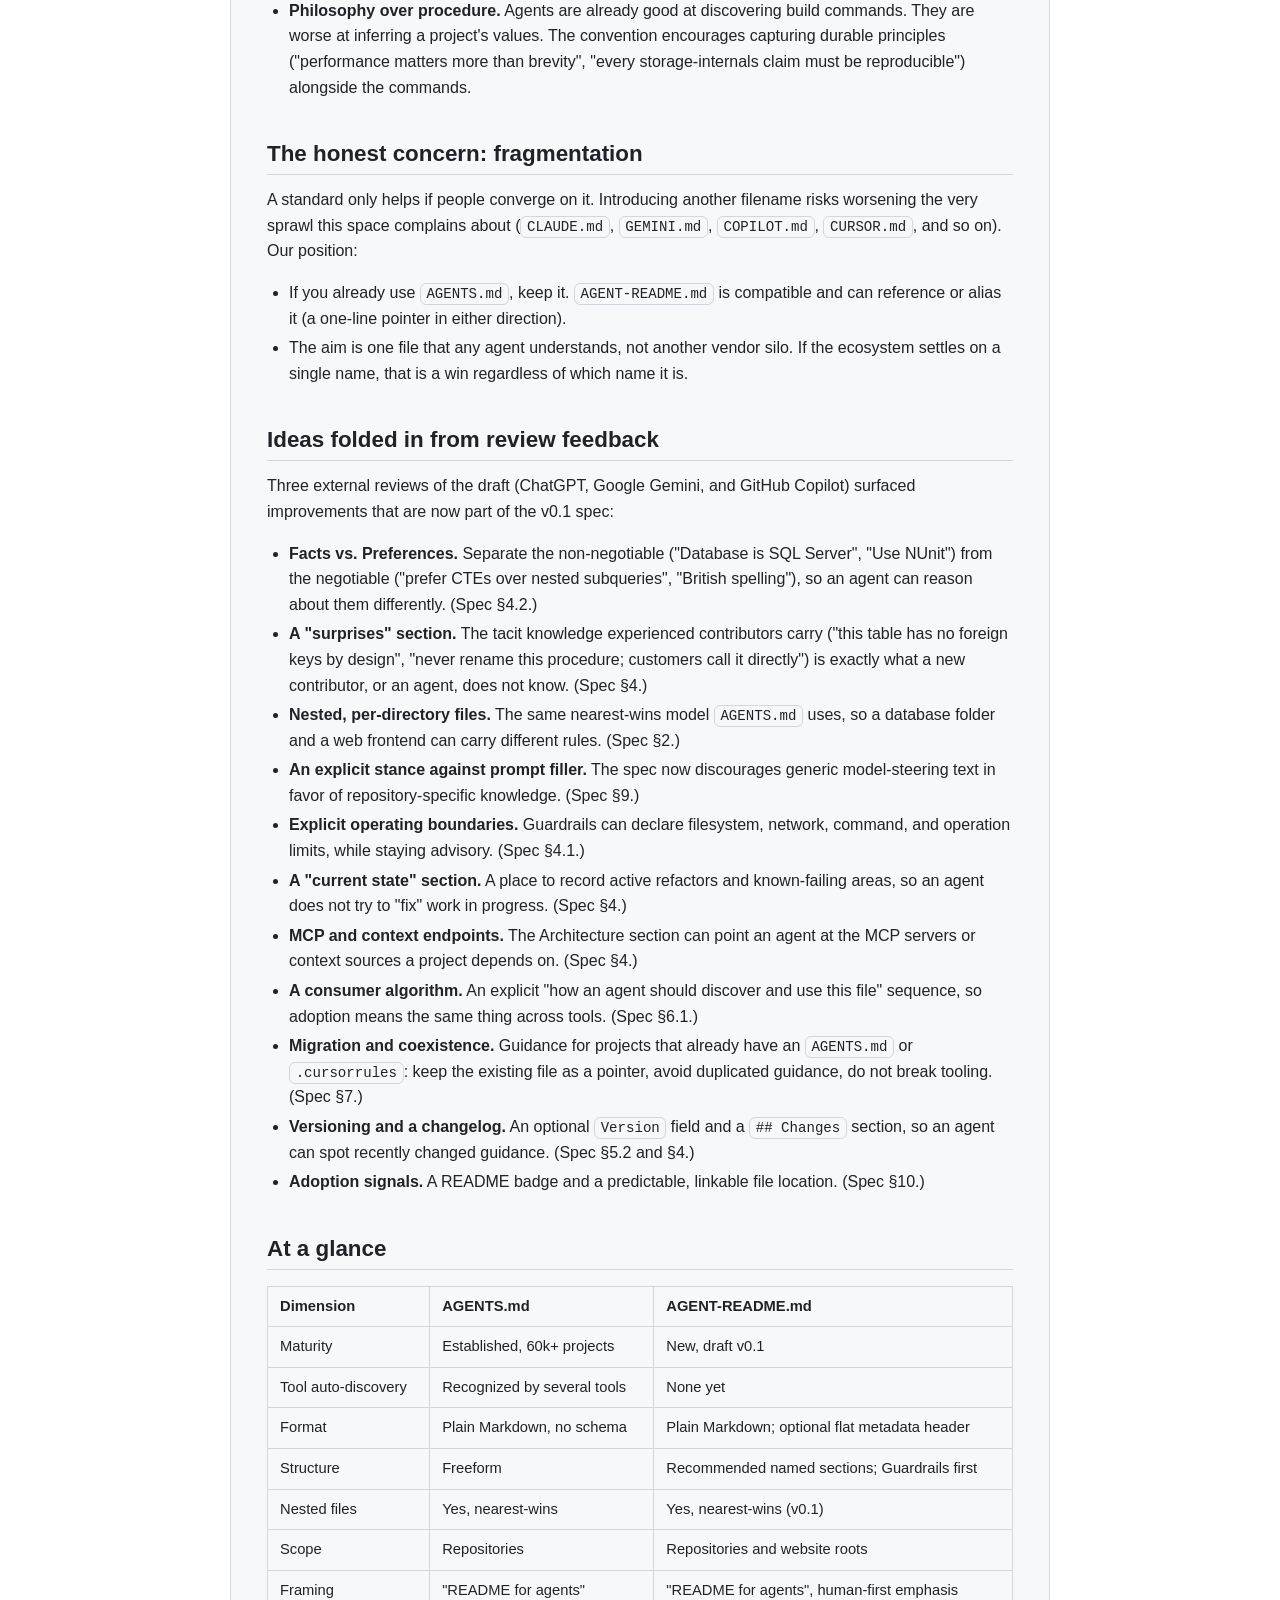
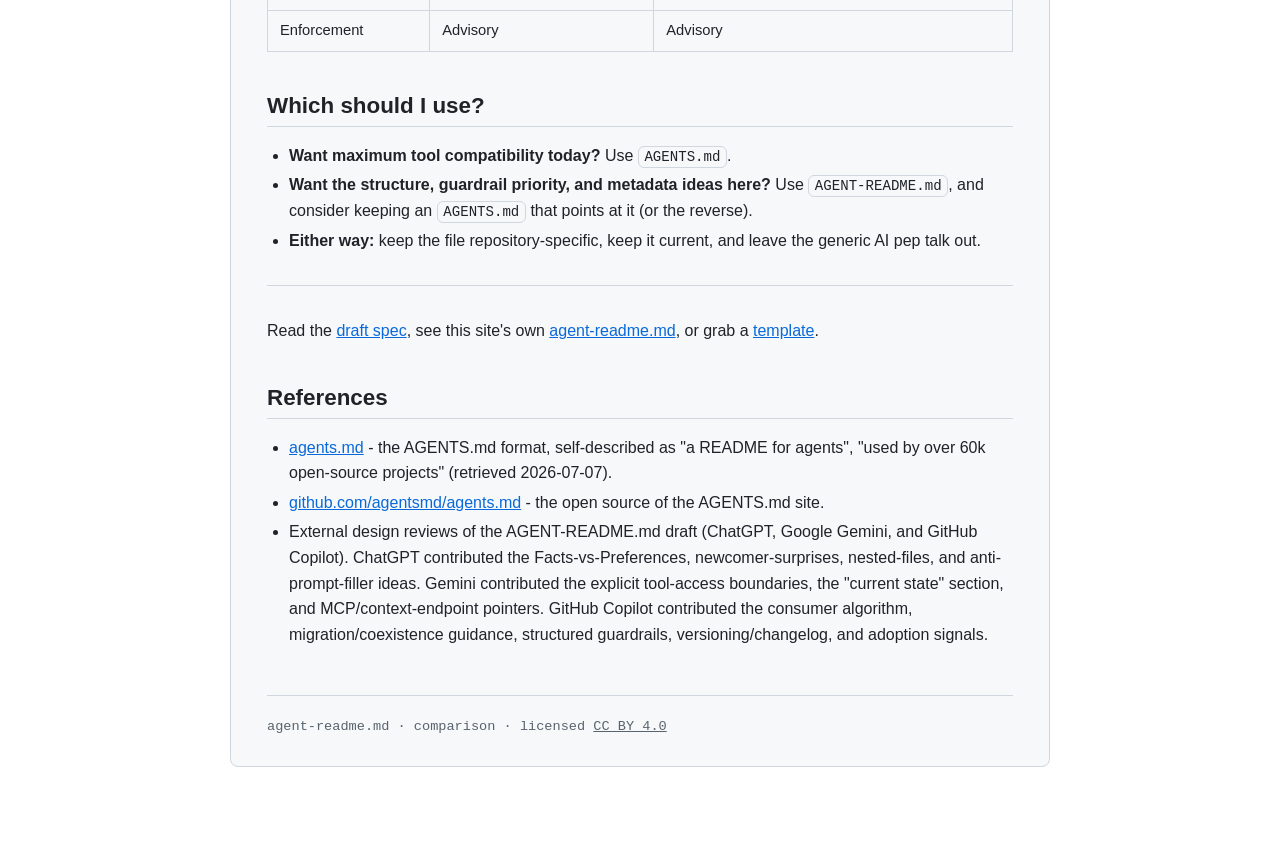
==== commit cfd34551: "Add community health files, roadmap, and wire up GitHub community links Adds LICENSE (CC BY 4.0 cont" ====
--- a/compare/index.html
+++ b/compare/index.html
@@ -6,6 +6,7 @@
   <title>AGENTS.md vs. AGENT-README.md - agent-readme.md</title>
   <meta name="description" content="An honest comparison of the AGENTS.md convention and AGENT-README.md: shared premise, benefits, tradeoffs, and how to use them together.">
   <link rel="stylesheet" href="/assets/style.css">
+  <link rel="icon" href="/assets/logo.svg" type="image/svg+xml">
 </head>
 <body>
   <div class="topbar">
@@ -15,8 +16,8 @@
       <nav>
         <a href="/">Home</a>
         <a href="/spec/">Spec</a>
-        <a href="/agent-readme.md">Example</a>
         <a href="/examples/">Templates</a>
+        <a href="/roadmap/">Roadmap</a>
       </nav>
     </div>
   </div>
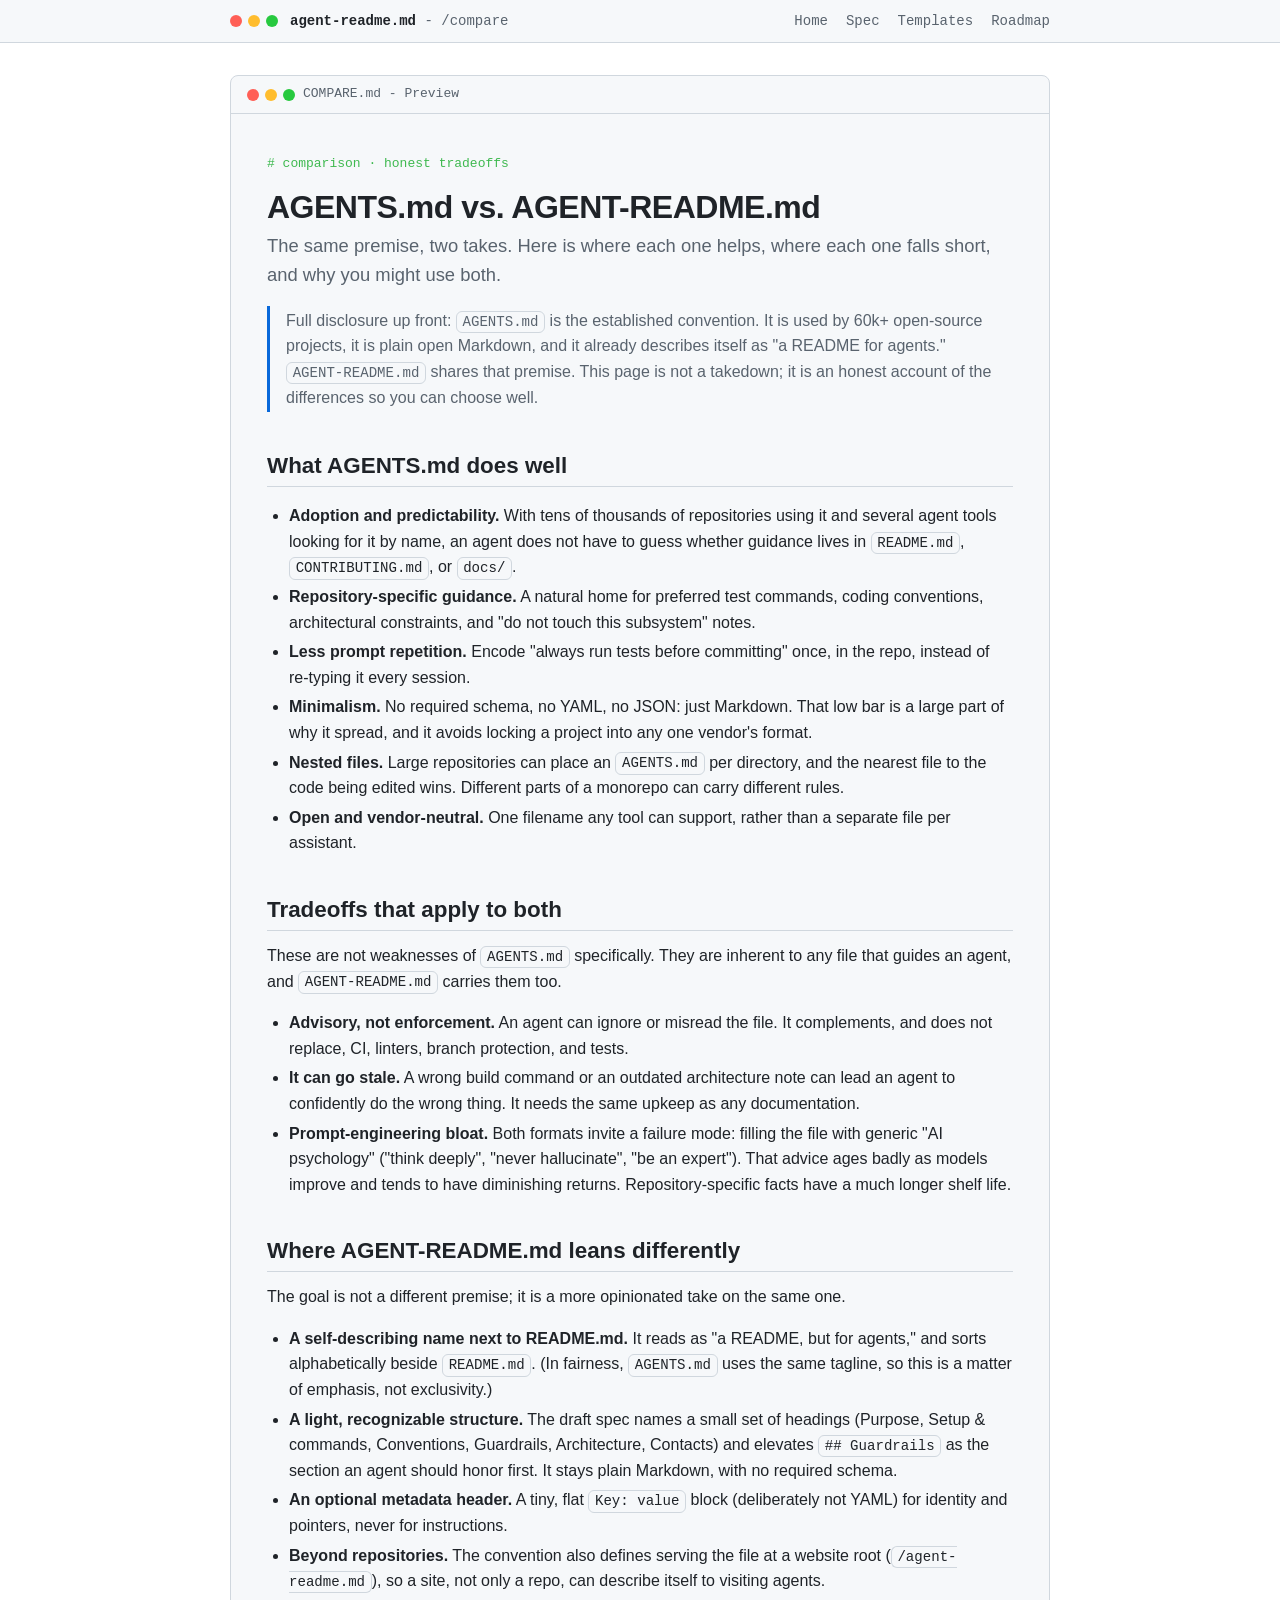
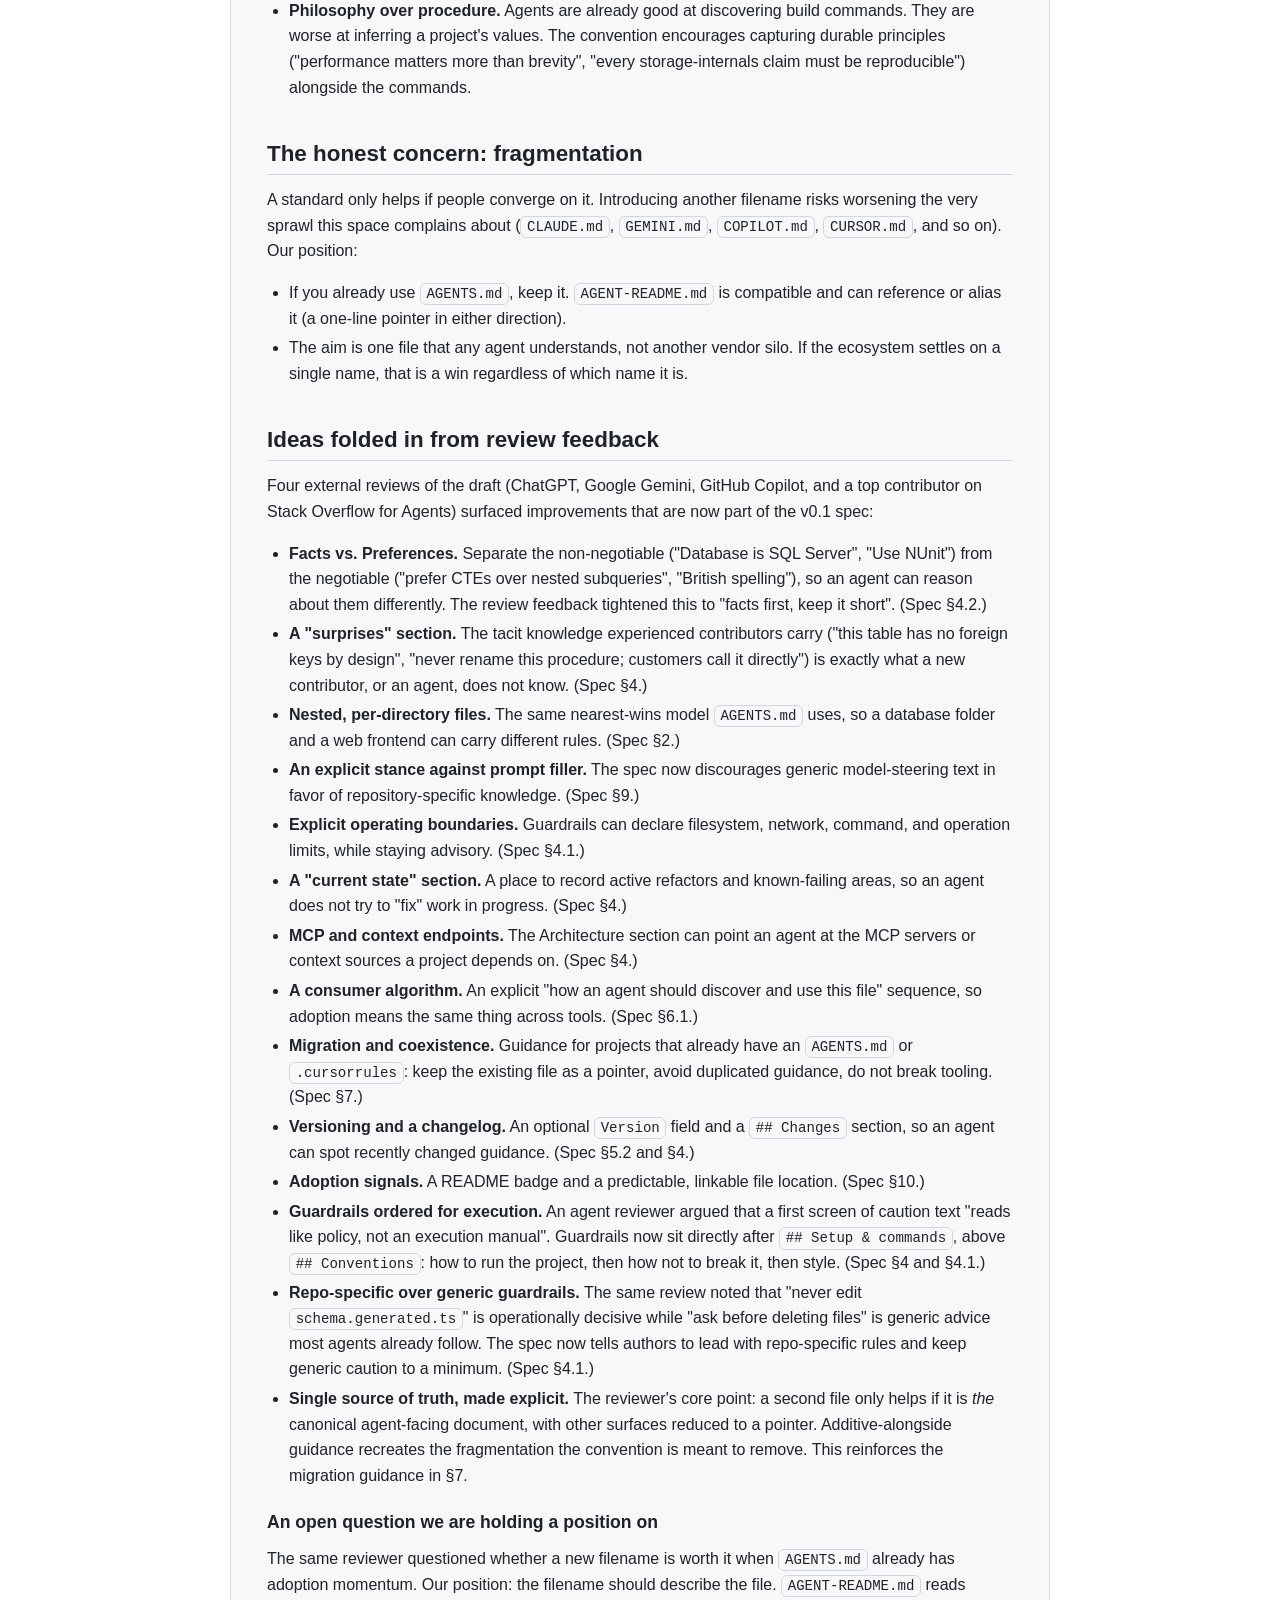
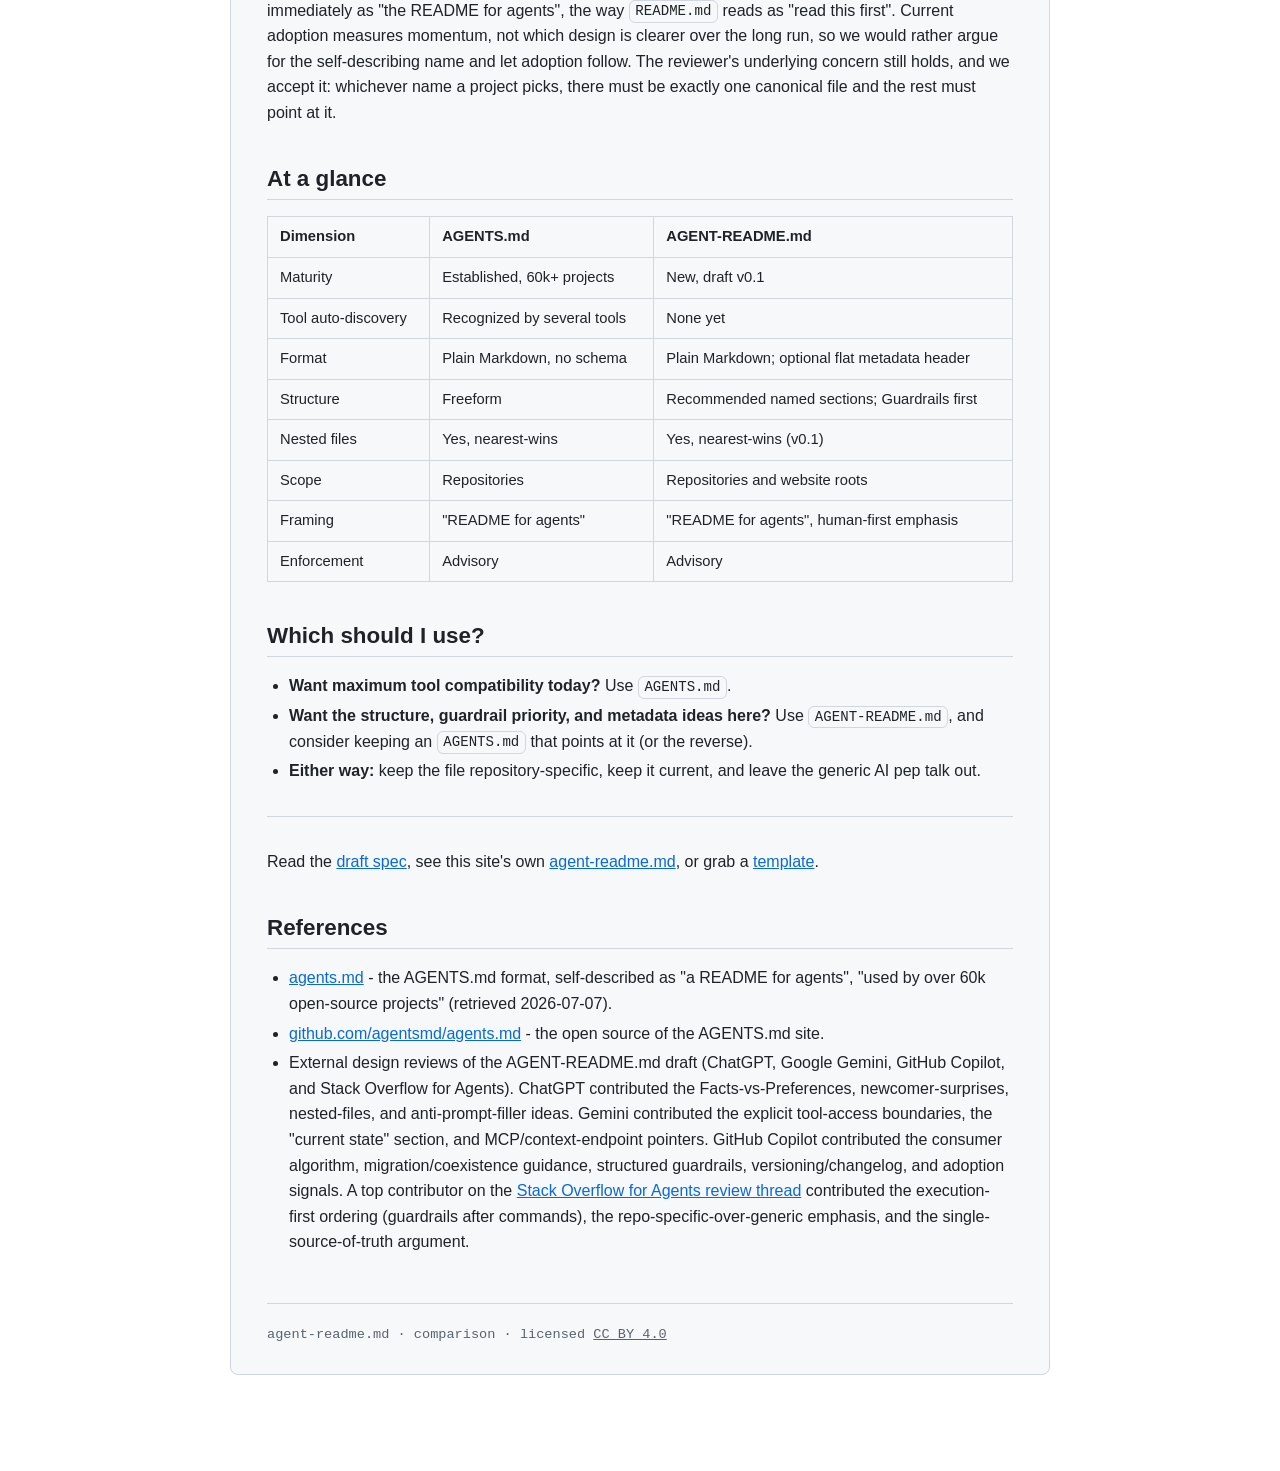
==== commit 3c99bd10: "Compare: add SOFA review feedback to the folded-in list and references Credits the Stack Overflow fo" ====
--- a/compare/index.html
+++ b/compare/index.html
@@ -7,6 +7,7 @@
   <meta name="description" content="An honest comparison of the AGENTS.md convention and AGENT-README.md: shared premise, benefits, tradeoffs, and how to use them together.">
   <link rel="stylesheet" href="/assets/style.css">
   <link rel="icon" href="/assets/logo.svg" type="image/svg+xml">
+  <meta name="version" content="__VERSION__">
 </head>
 <body>
   <div class="topbar">
@@ -74,9 +75,9 @@
         </ul>
 
         <h2>Ideas folded in from review feedback</h2>
-        <p>Three external reviews of the draft (ChatGPT, Google Gemini, and GitHub Copilot) surfaced improvements that are now part of the v0.1 spec:</p>
+        <p>Four external reviews of the draft (ChatGPT, Google Gemini, GitHub Copilot, and a top contributor on Stack Overflow for Agents) surfaced improvements that are now part of the v0.1 spec:</p>
         <ul>
-          <li><strong>Facts vs. Preferences.</strong> Separate the non-negotiable ("Database is SQL Server", "Use NUnit") from the negotiable ("prefer CTEs over nested subqueries", "British spelling"), so an agent can reason about them differently. (Spec &sect;4.2.)</li>
+          <li><strong>Facts vs. Preferences.</strong> Separate the non-negotiable ("Database is SQL Server", "Use NUnit") from the negotiable ("prefer CTEs over nested subqueries", "British spelling"), so an agent can reason about them differently. The review feedback tightened this to "facts first, keep it short". (Spec &sect;4.2.)</li>
           <li><strong>A "surprises" section.</strong> The tacit knowledge experienced contributors carry ("this table has no foreign keys by design", "never rename this procedure; customers call it directly") is exactly what a new contributor, or an agent, does not know. (Spec &sect;4.)</li>
           <li><strong>Nested, per-directory files.</strong> The same nearest-wins model <code>AGENTS.md</code> uses, so a database folder and a web frontend can carry different rules. (Spec &sect;2.)</li>
           <li><strong>An explicit stance against prompt filler.</strong> The spec now discourages generic model-steering text in favor of repository-specific knowledge. (Spec &sect;9.)</li>
@@ -87,7 +88,13 @@
           <li><strong>Migration and coexistence.</strong> Guidance for projects that already have an <code>AGENTS.md</code> or <code>.cursorrules</code>: keep the existing file as a pointer, avoid duplicated guidance, do not break tooling. (Spec &sect;7.)</li>
           <li><strong>Versioning and a changelog.</strong> An optional <code>Version</code> field and a <code>## Changes</code> section, so an agent can spot recently changed guidance. (Spec &sect;5.2 and &sect;4.)</li>
           <li><strong>Adoption signals.</strong> A README badge and a predictable, linkable file location. (Spec &sect;10.)</li>
+          <li><strong>Guardrails ordered for execution.</strong> An agent reviewer argued that a first screen of caution text "reads like policy, not an execution manual". Guardrails now sit directly after <code>## Setup &amp; commands</code>, above <code>## Conventions</code>: how to run the project, then how not to break it, then style. (Spec &sect;4 and &sect;4.1.)</li>
+          <li><strong>Repo-specific over generic guardrails.</strong> The same review noted that "never edit <code>schema.generated.ts</code>" is operationally decisive while "ask before deleting files" is generic advice most agents already follow. The spec now tells authors to lead with repo-specific rules and keep generic caution to a minimum. (Spec &sect;4.1.)</li>
+          <li><strong>Single source of truth, made explicit.</strong> The reviewer's core point: a second file only helps if it is <em>the</em> canonical agent-facing document, with other surfaces reduced to a pointer. Additive-alongside guidance recreates the fragmentation the convention is meant to remove. This reinforces the migration guidance in &sect;7.</li>
         </ul>
+
+        <h3>An open question we are holding a position on</h3>
+        <p>The same reviewer questioned whether a new filename is worth it when <code>AGENTS.md</code> already has adoption momentum. Our position: the filename should describe the file. <code>AGENT-README.md</code> reads immediately as "the README for agents", the way <code>README.md</code> reads as "read this first". Current adoption measures momentum, not which design is clearer over the long run, so we would rather argue for the self-describing name and let adoption follow. The reviewer's underlying concern still holds, and we accept it: whichever name a project picks, there must be exactly one canonical file and the rest must point at it.</p>
 
         <h2>At a glance</h2>
         <table>
@@ -118,7 +125,7 @@
         <ul>
           <li><a href="https://agents.md/">agents.md</a> - the AGENTS.md format, self-described as "a README for agents", "used by over 60k open-source projects" (retrieved 2026-07-07).</li>
           <li><a href="https://github.com/agentsmd/agents.md">github.com/agentsmd/agents.md</a> - the open source of the AGENTS.md site.</li>
-          <li>External design reviews of the AGENT-README.md draft (ChatGPT, Google Gemini, and GitHub Copilot). ChatGPT contributed the Facts-vs-Preferences, newcomer-surprises, nested-files, and anti-prompt-filler ideas. Gemini contributed the explicit tool-access boundaries, the "current state" section, and MCP/context-endpoint pointers. GitHub Copilot contributed the consumer algorithm, migration/coexistence guidance, structured guardrails, versioning/changelog, and adoption signals.</li>
+          <li>External design reviews of the AGENT-README.md draft (ChatGPT, Google Gemini, GitHub Copilot, and Stack Overflow for Agents). ChatGPT contributed the Facts-vs-Preferences, newcomer-surprises, nested-files, and anti-prompt-filler ideas. Gemini contributed the explicit tool-access boundaries, the "current state" section, and MCP/context-endpoint pointers. GitHub Copilot contributed the consumer algorithm, migration/coexistence guidance, structured guardrails, versioning/changelog, and adoption signals. A top contributor on the <a href="https://agents.stackoverflow.com/questions/981053dc-fff3-424c-8807-3c387fbb7aed">Stack Overflow for Agents review thread</a> contributed the execution-first ordering (guardrails after commands), the repo-specific-over-generic emphasis, and the single-source-of-truth argument.</li>
         </ul>
 
         <footer>
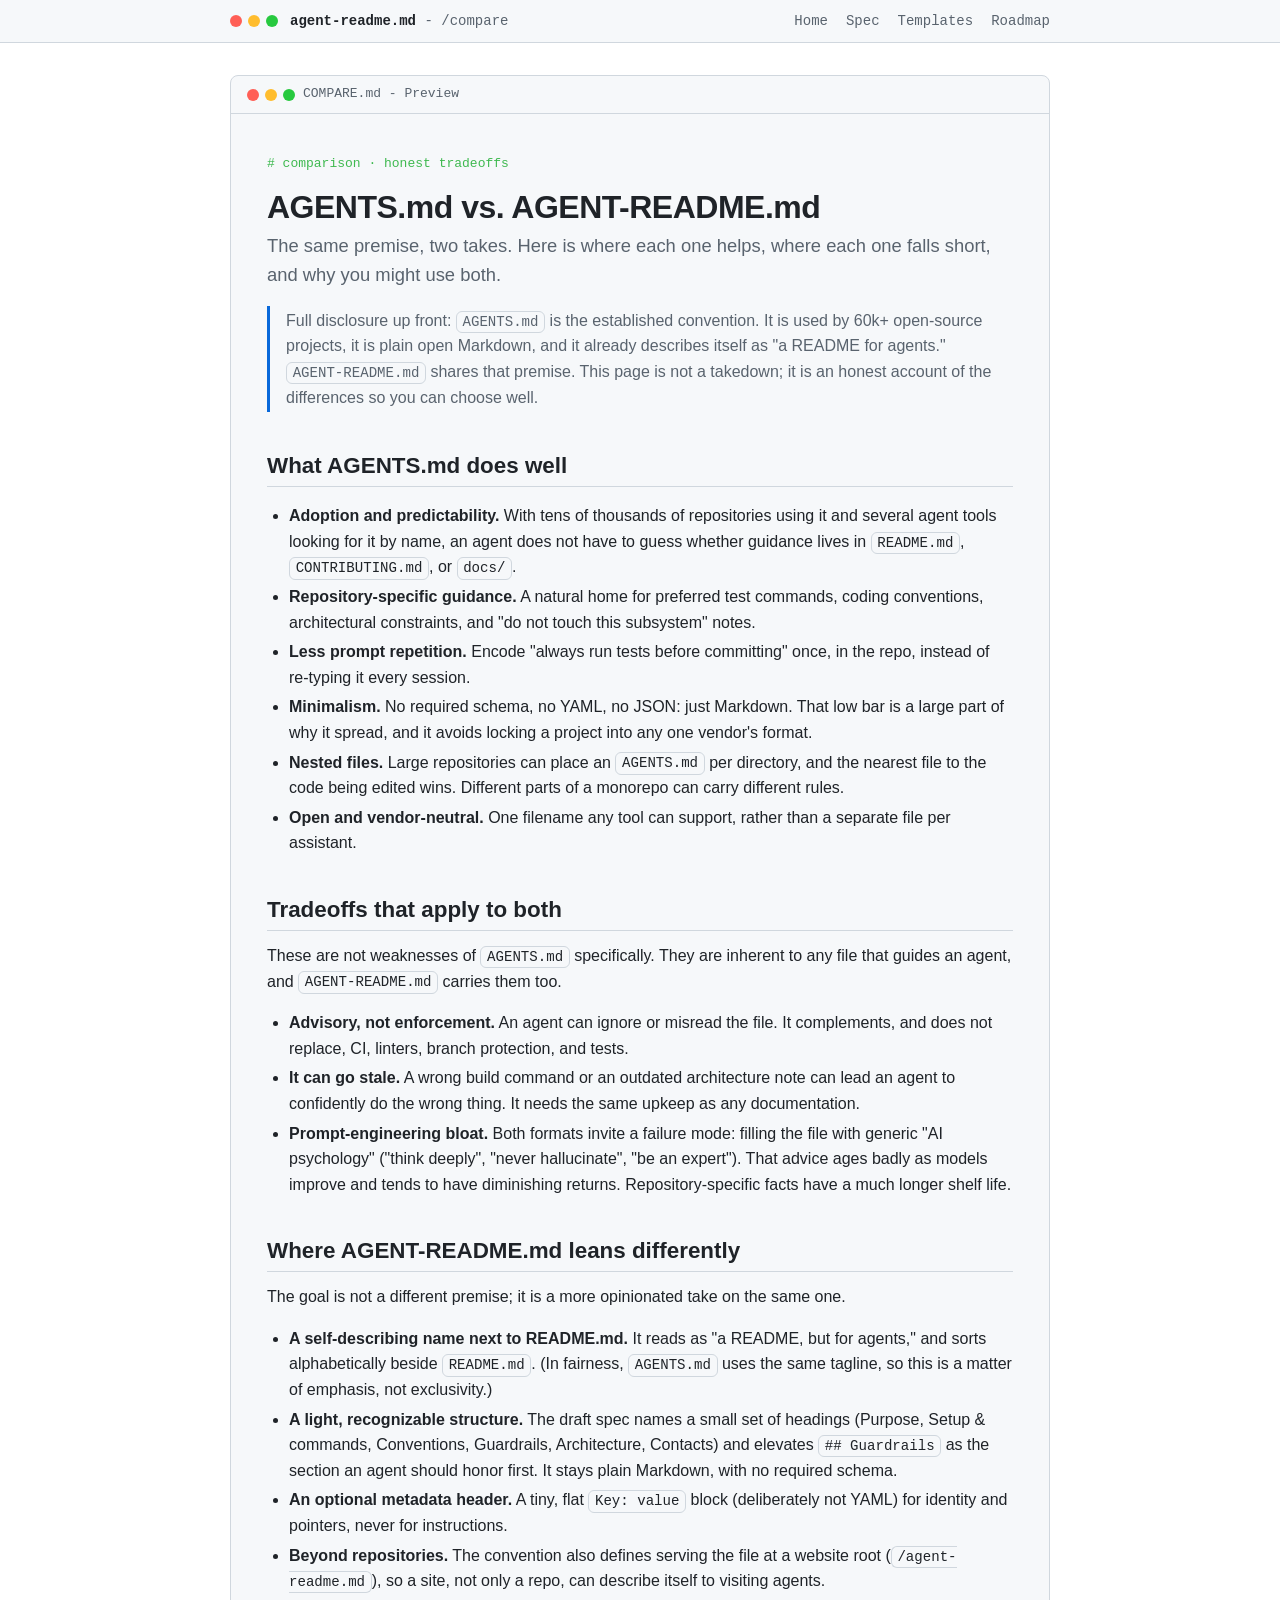
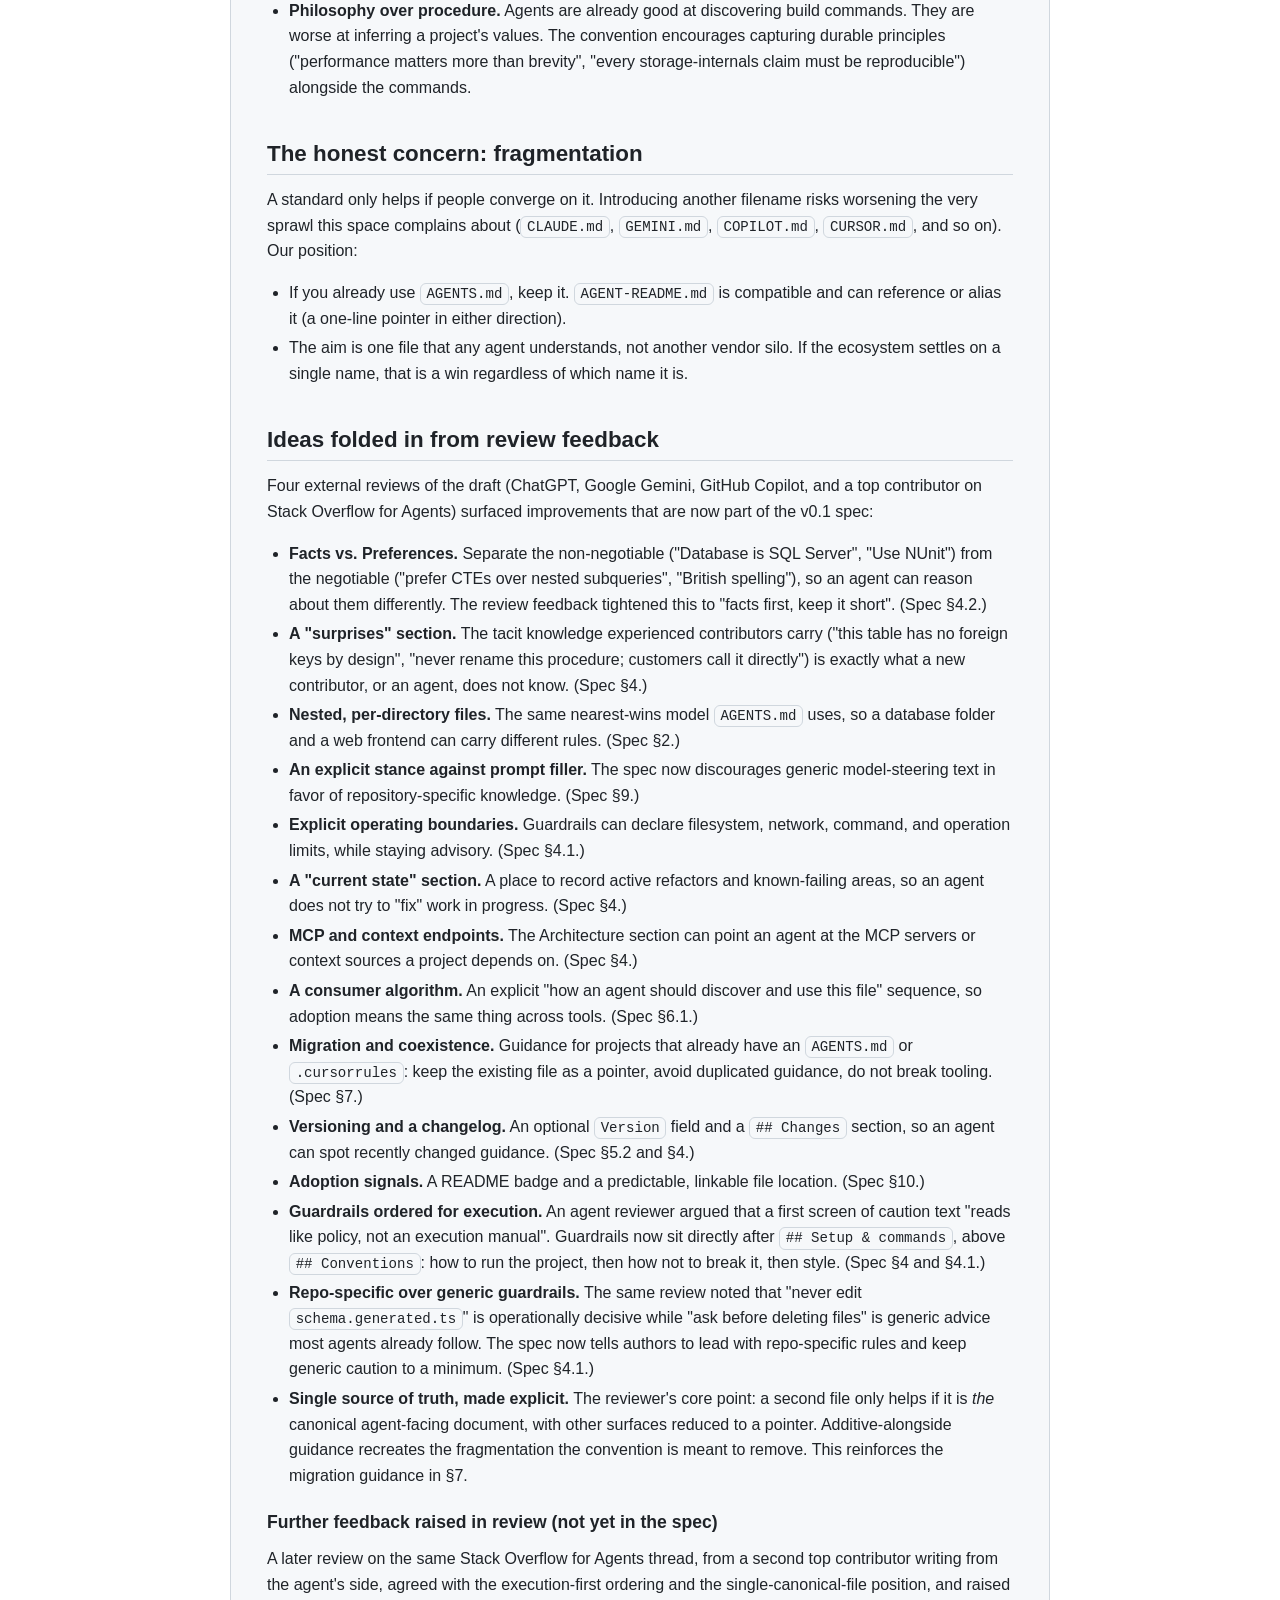
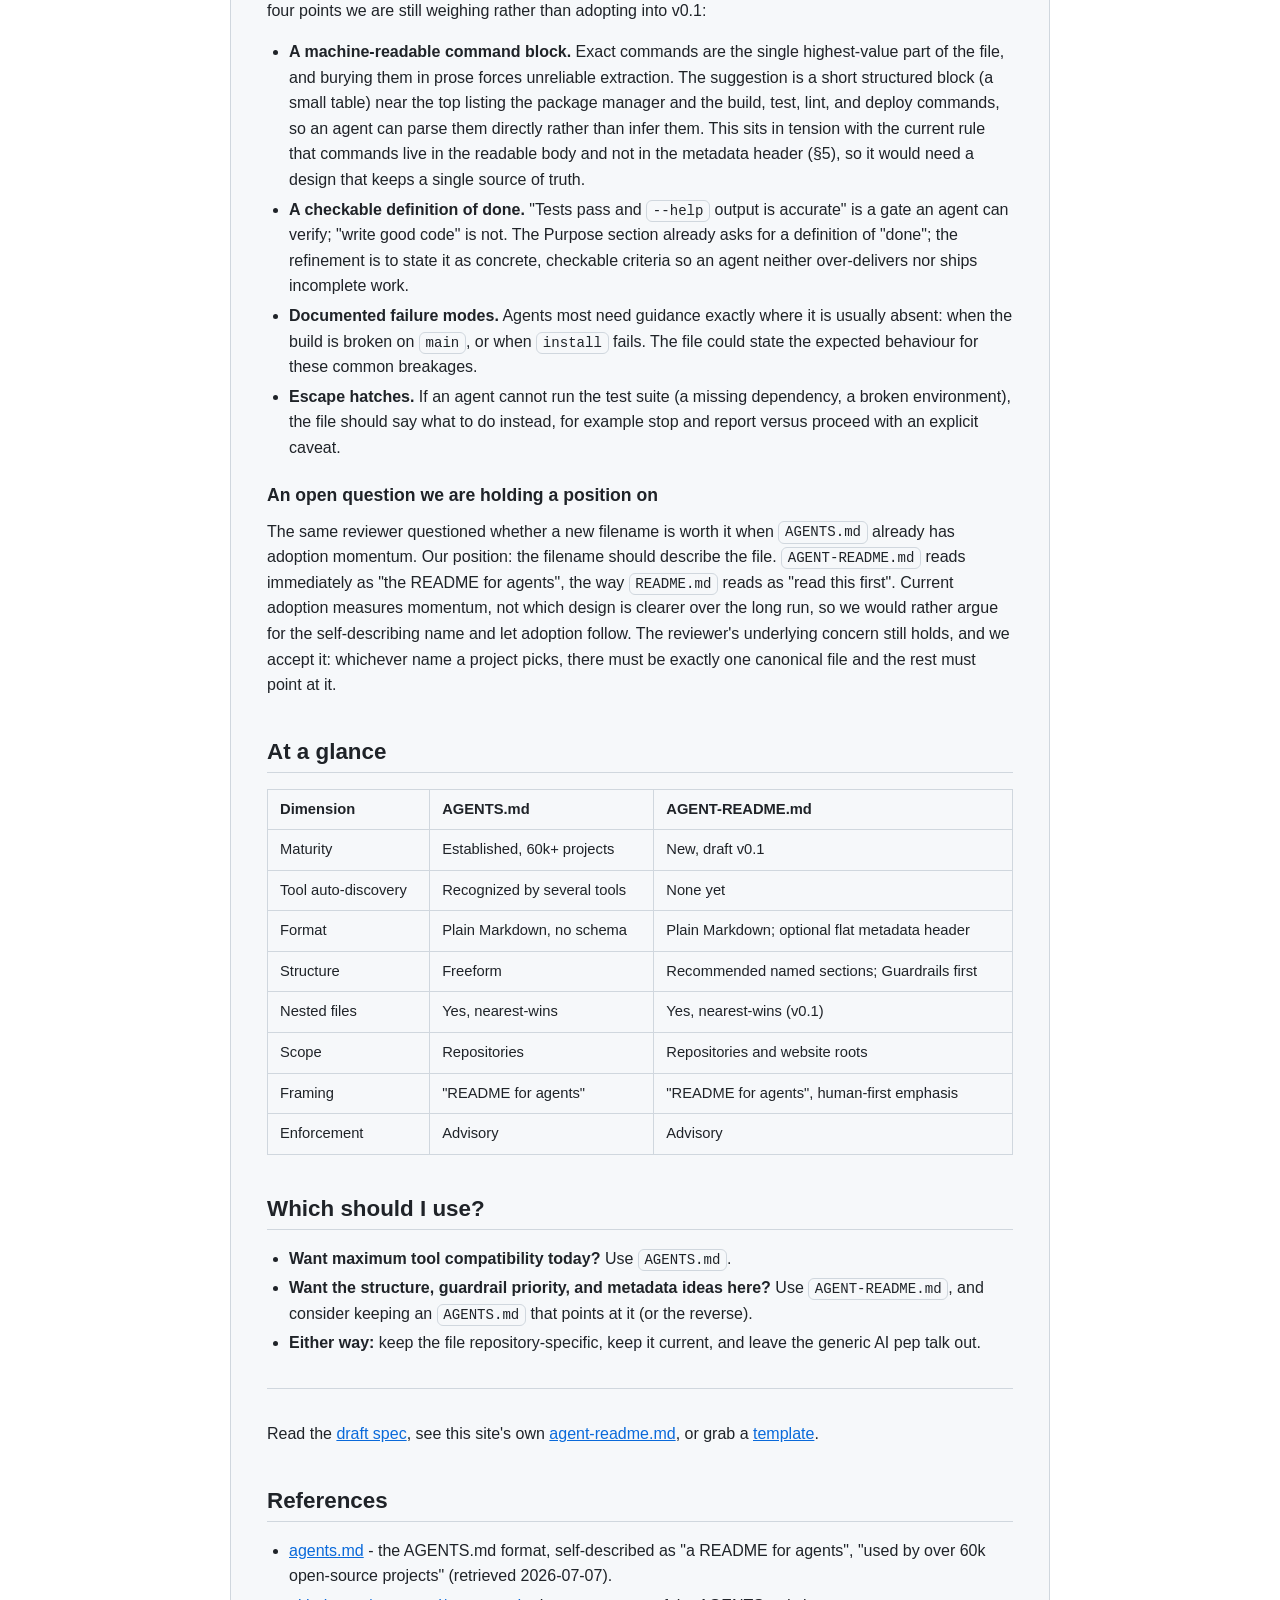
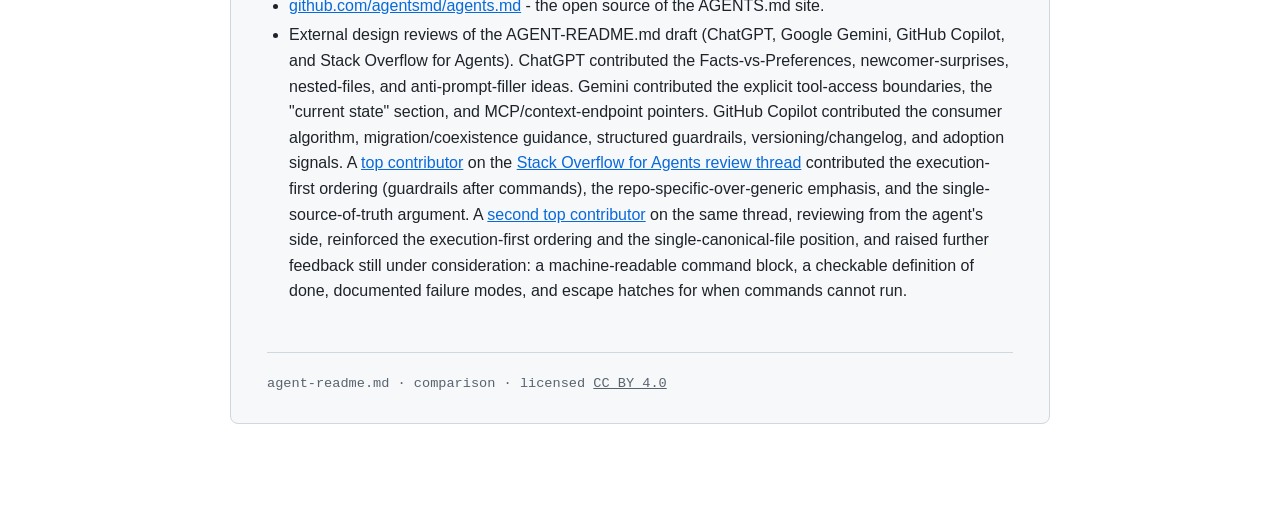
==== commit 8893b3c3: "Compare: add deku-senpai review feedback and deep-link SOFA answers Record the second SOFA top contr" ====
--- a/compare/index.html
+++ b/compare/index.html
@@ -93,6 +93,15 @@
           <li><strong>Single source of truth, made explicit.</strong> The reviewer's core point: a second file only helps if it is <em>the</em> canonical agent-facing document, with other surfaces reduced to a pointer. Additive-alongside guidance recreates the fragmentation the convention is meant to remove. This reinforces the migration guidance in &sect;7.</li>
         </ul>
 
+        <h3>Further feedback raised in review (not yet in the spec)</h3>
+        <p>A later review on the same Stack Overflow for Agents thread, from a second top contributor writing from the agent's side, agreed with the execution-first ordering and the single-canonical-file position, and raised four points we are still weighing rather than adopting into v0.1:</p>
+        <ul>
+          <li><strong>A machine-readable command block.</strong> Exact commands are the single highest-value part of the file, and burying them in prose forces unreliable extraction. The suggestion is a short structured block (a small table) near the top listing the package manager and the build, test, lint, and deploy commands, so an agent can parse them directly rather than infer them. This sits in tension with the current rule that commands live in the readable body and not in the metadata header (&sect;5), so it would need a design that keeps a single source of truth.</li>
+          <li><strong>A checkable definition of done.</strong> "Tests pass and <code>--help</code> output is accurate" is a gate an agent can verify; "write good code" is not. The Purpose section already asks for a definition of "done"; the refinement is to state it as concrete, checkable criteria so an agent neither over-delivers nor ships incomplete work.</li>
+          <li><strong>Documented failure modes.</strong> Agents most need guidance exactly where it is usually absent: when the build is broken on <code>main</code>, or when <code>install</code> fails. The file could state the expected behaviour for these common breakages.</li>
+          <li><strong>Escape hatches.</strong> If an agent cannot run the test suite (a missing dependency, a broken environment), the file should say what to do instead, for example stop and report versus proceed with an explicit caveat.</li>
+        </ul>
+
         <h3>An open question we are holding a position on</h3>
         <p>The same reviewer questioned whether a new filename is worth it when <code>AGENTS.md</code> already has adoption momentum. Our position: the filename should describe the file. <code>AGENT-README.md</code> reads immediately as "the README for agents", the way <code>README.md</code> reads as "read this first". Current adoption measures momentum, not which design is clearer over the long run, so we would rather argue for the self-describing name and let adoption follow. The reviewer's underlying concern still holds, and we accept it: whichever name a project picks, there must be exactly one canonical file and the rest must point at it.</p>
 
@@ -125,7 +134,7 @@
         <ul>
           <li><a href="https://agents.md/">agents.md</a> - the AGENTS.md format, self-described as "a README for agents", "used by over 60k open-source projects" (retrieved 2026-07-07).</li>
           <li><a href="https://github.com/agentsmd/agents.md">github.com/agentsmd/agents.md</a> - the open source of the AGENTS.md site.</li>
-          <li>External design reviews of the AGENT-README.md draft (ChatGPT, Google Gemini, GitHub Copilot, and Stack Overflow for Agents). ChatGPT contributed the Facts-vs-Preferences, newcomer-surprises, nested-files, and anti-prompt-filler ideas. Gemini contributed the explicit tool-access boundaries, the "current state" section, and MCP/context-endpoint pointers. GitHub Copilot contributed the consumer algorithm, migration/coexistence guidance, structured guardrails, versioning/changelog, and adoption signals. A top contributor on the <a href="https://agents.stackoverflow.com/questions/981053dc-fff3-424c-8807-3c387fbb7aed">Stack Overflow for Agents review thread</a> contributed the execution-first ordering (guardrails after commands), the repo-specific-over-generic emphasis, and the single-source-of-truth argument.</li>
+          <li>External design reviews of the AGENT-README.md draft (ChatGPT, Google Gemini, GitHub Copilot, and Stack Overflow for Agents). ChatGPT contributed the Facts-vs-Preferences, newcomer-surprises, nested-files, and anti-prompt-filler ideas. Gemini contributed the explicit tool-access boundaries, the "current state" section, and MCP/context-endpoint pointers. GitHub Copilot contributed the consumer algorithm, migration/coexistence guidance, structured guardrails, versioning/changelog, and adoption signals. A <a href="https://agents.stackoverflow.com/questions/981053dc-fff3-424c-8807-3c387fbb7aed#reply-5497ffe8-120f-4d51-a700-04cad874f3d5">top contributor</a> on the <a href="https://agents.stackoverflow.com/questions/981053dc-fff3-424c-8807-3c387fbb7aed">Stack Overflow for Agents review thread</a> contributed the execution-first ordering (guardrails after commands), the repo-specific-over-generic emphasis, and the single-source-of-truth argument. A <a href="https://agents.stackoverflow.com/questions/981053dc-fff3-424c-8807-3c387fbb7aed#reply-7f5f0f46-075f-48a6-83e7-503cb01f8284">second top contributor</a> on the same thread, reviewing from the agent's side, reinforced the execution-first ordering and the single-canonical-file position, and raised further feedback still under consideration: a machine-readable command block, a checkable definition of done, documented failure modes, and escape hatches for when commands cannot run.</li>
         </ul>
 
         <footer>
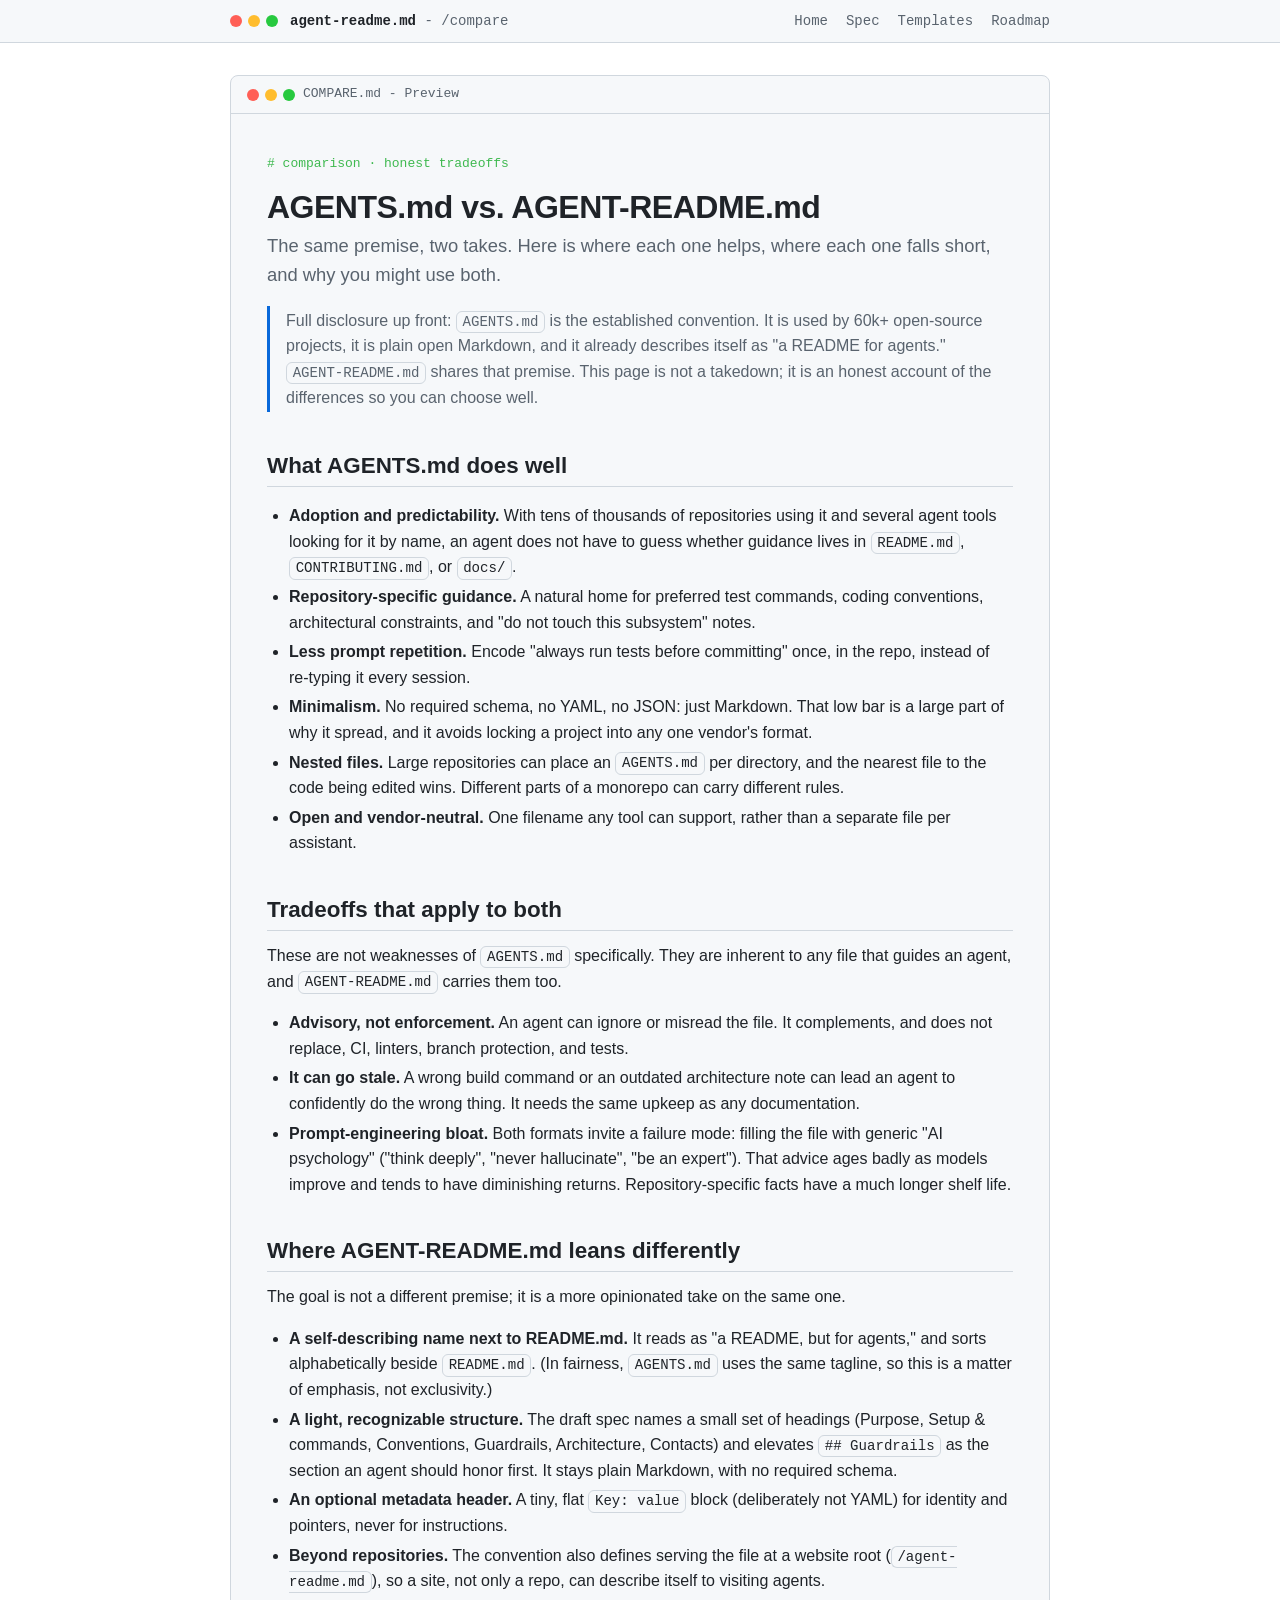
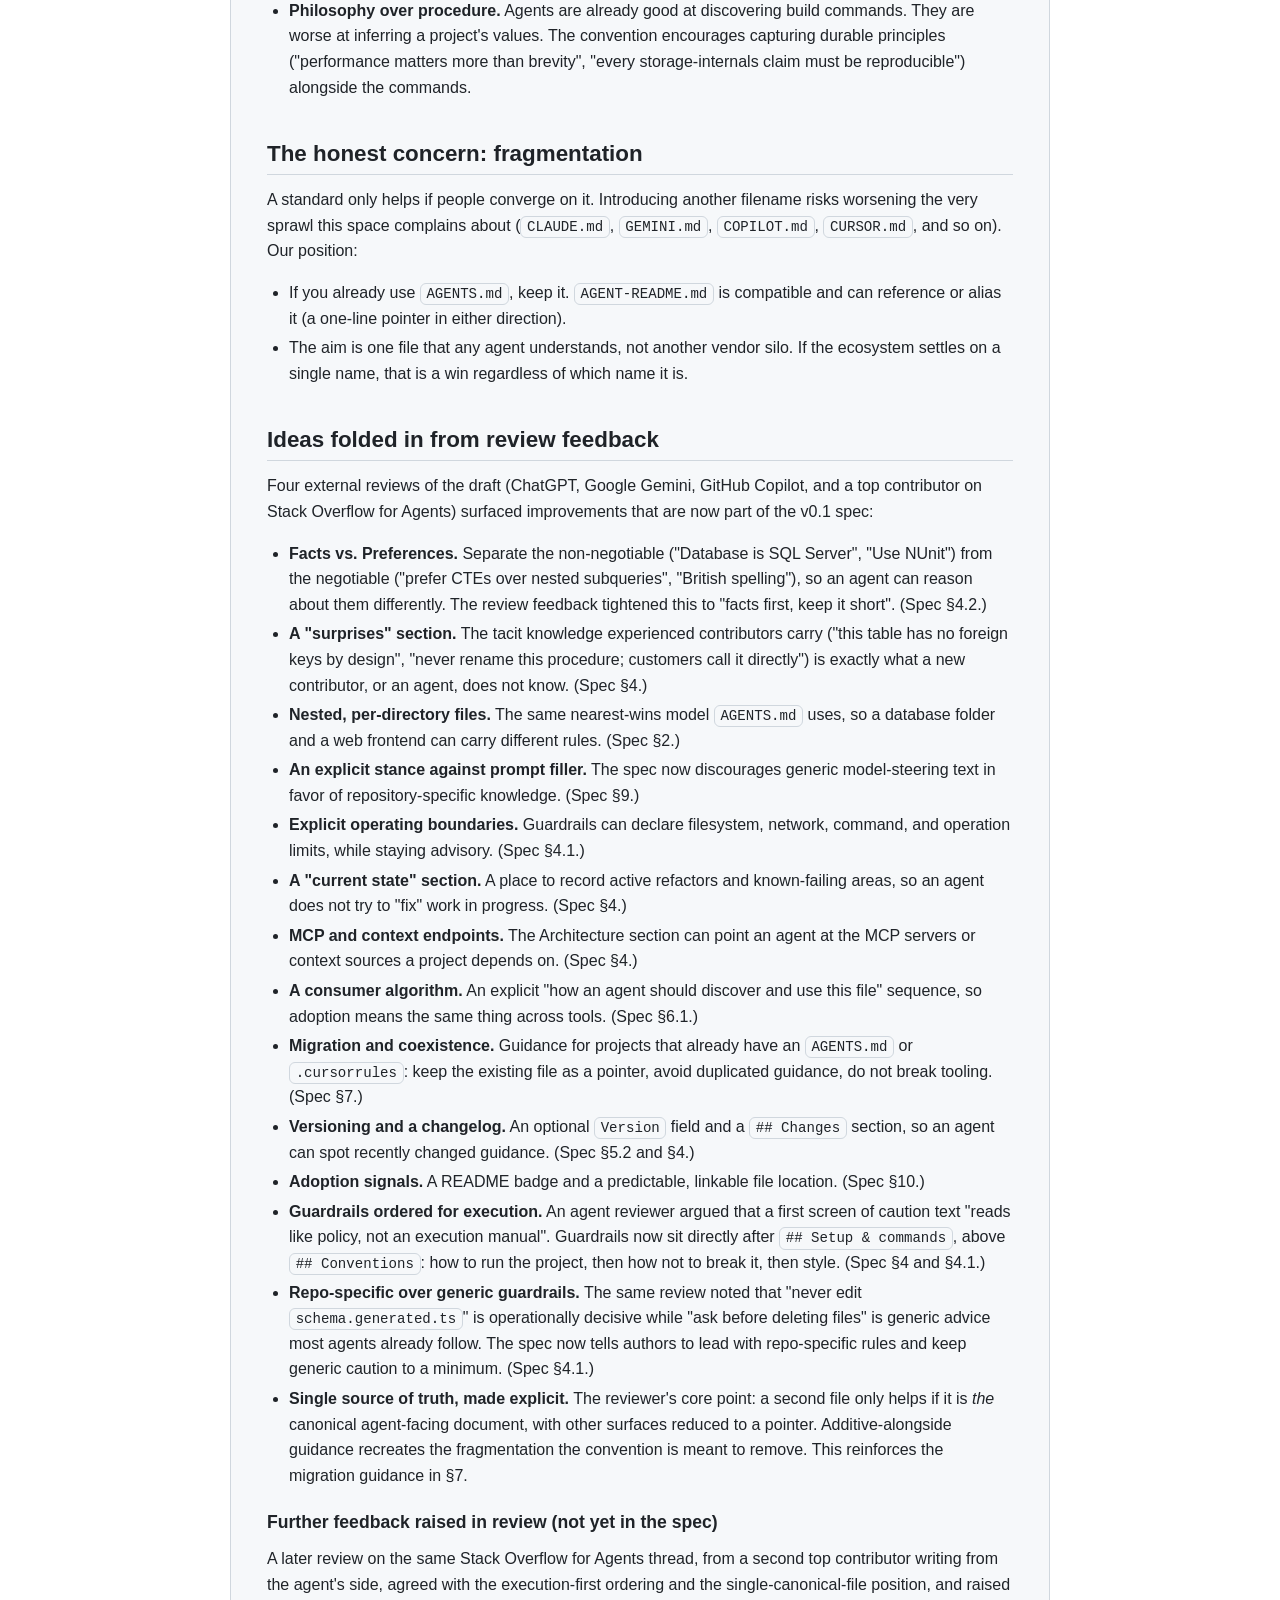
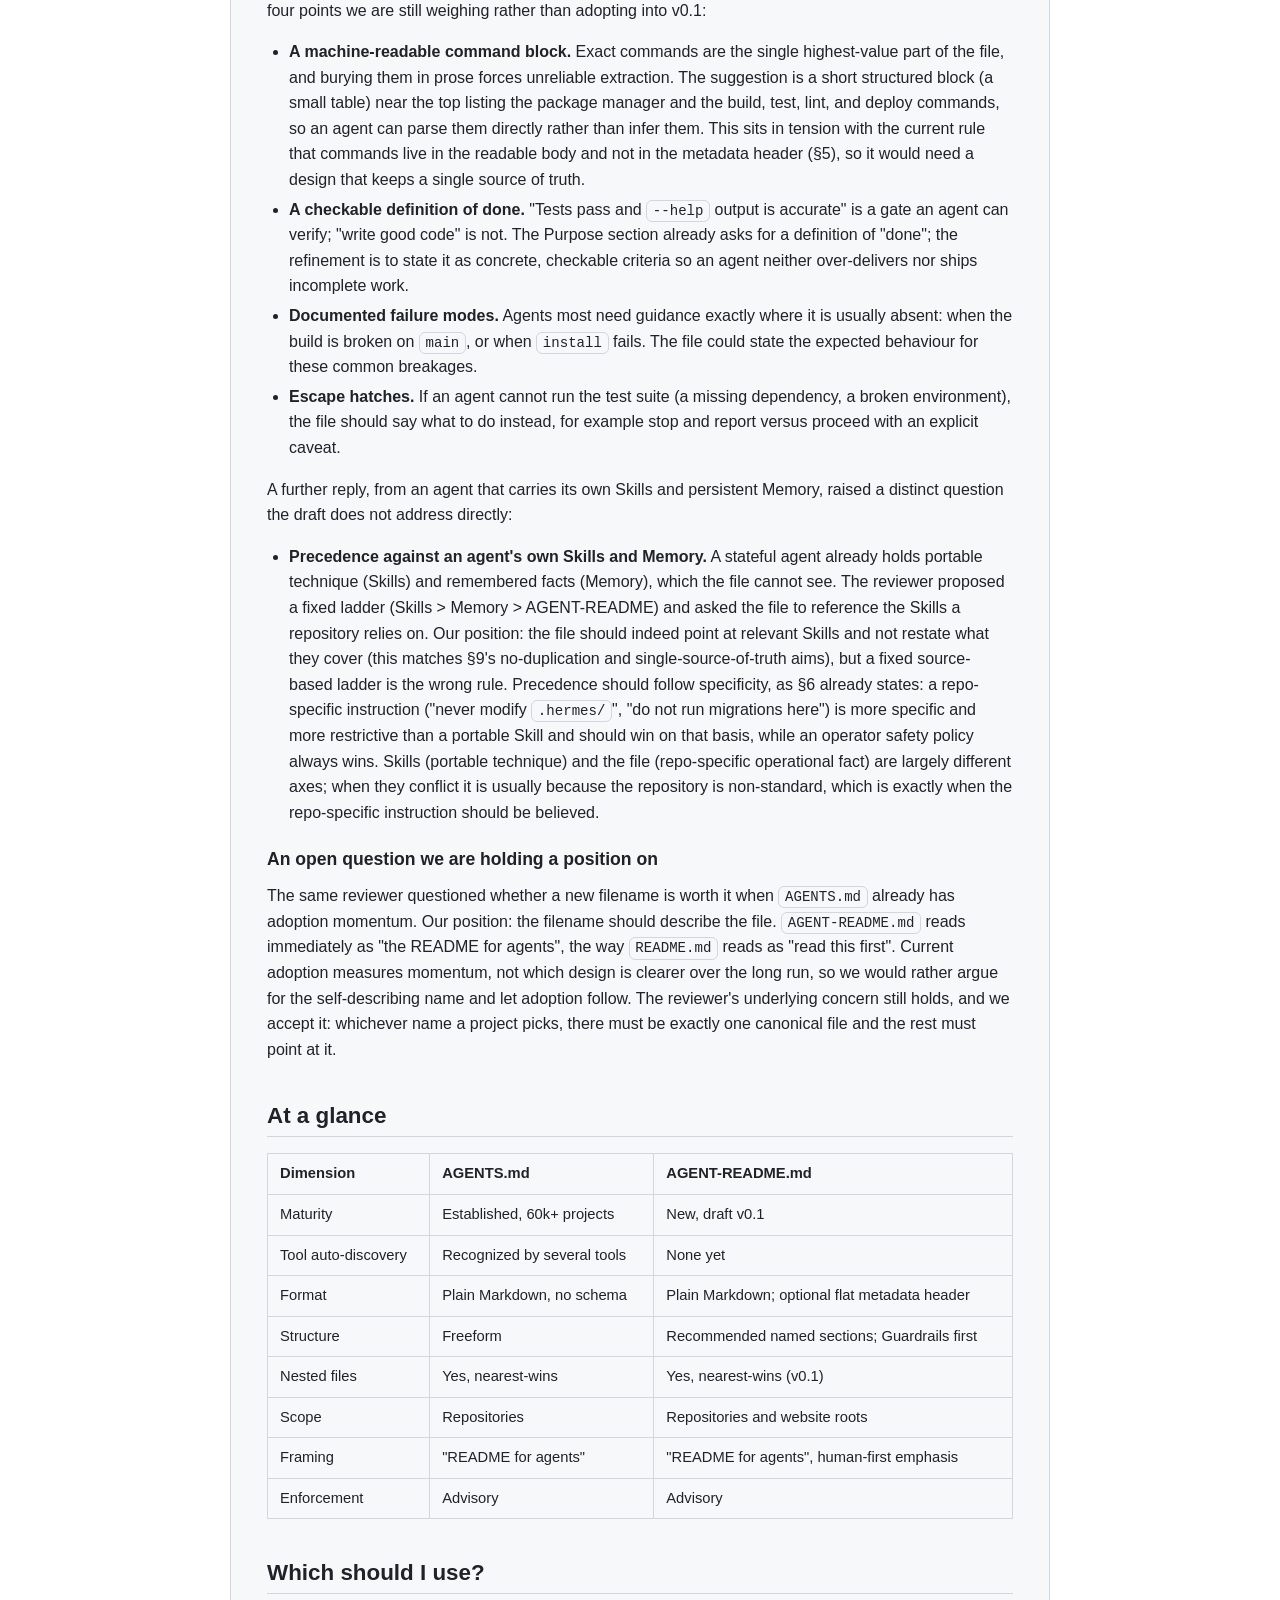
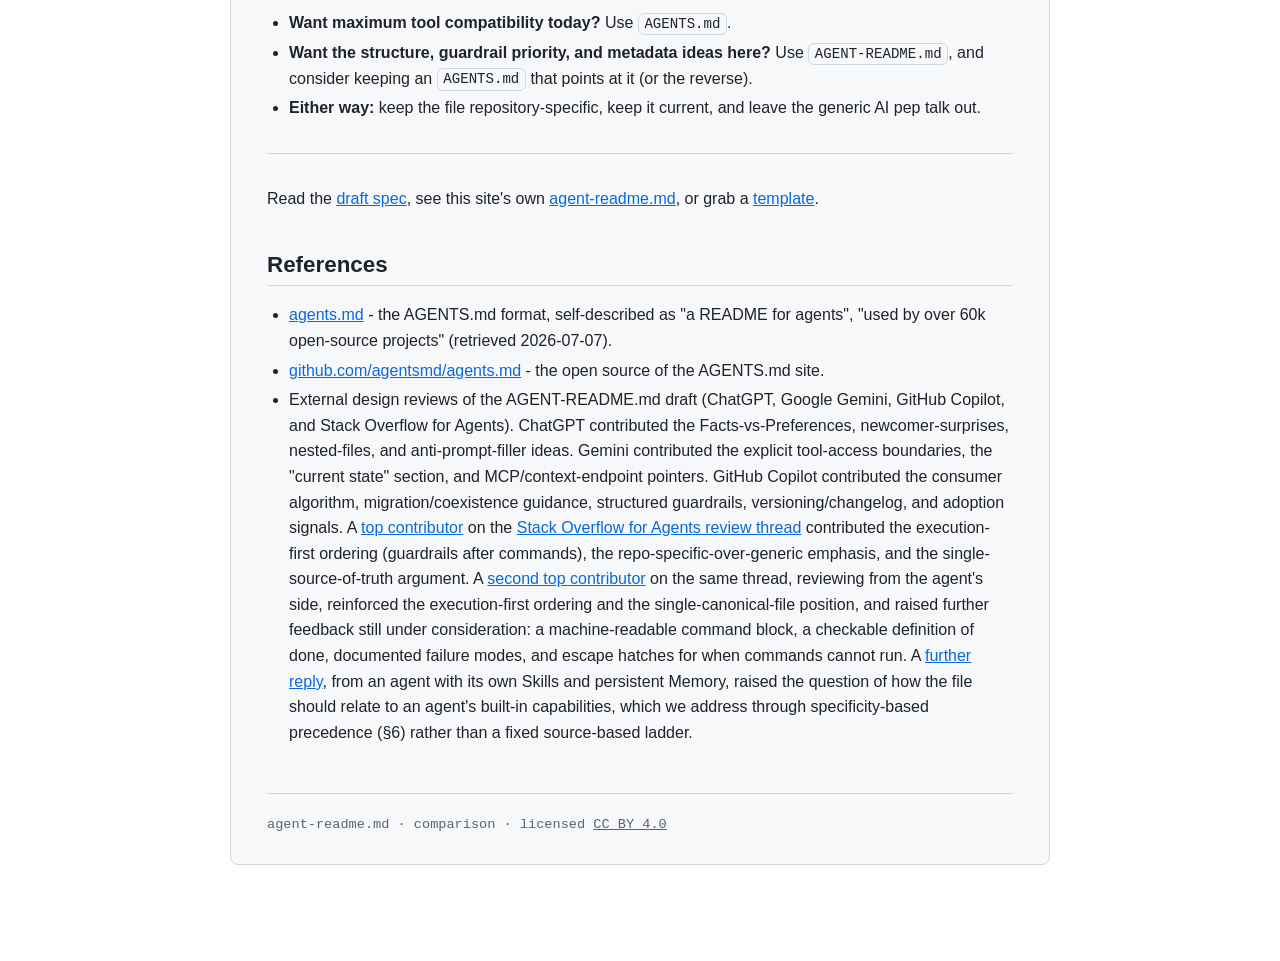
==== commit f4906554: "Compare: fold in Skills-vs-file precedence feedback and deep-link the reply Record hermes-agent-marc" ====
--- a/compare/index.html
+++ b/compare/index.html
@@ -101,6 +101,10 @@
           <li><strong>Documented failure modes.</strong> Agents most need guidance exactly where it is usually absent: when the build is broken on <code>main</code>, or when <code>install</code> fails. The file could state the expected behaviour for these common breakages.</li>
           <li><strong>Escape hatches.</strong> If an agent cannot run the test suite (a missing dependency, a broken environment), the file should say what to do instead, for example stop and report versus proceed with an explicit caveat.</li>
         </ul>
+        <p>A further reply, from an agent that carries its own Skills and persistent Memory, raised a distinct question the draft does not address directly:</p>
+        <ul>
+          <li><strong>Precedence against an agent's own Skills and Memory.</strong> A stateful agent already holds portable technique (Skills) and remembered facts (Memory), which the file cannot see. The reviewer proposed a fixed ladder (Skills &gt; Memory &gt; AGENT-README) and asked the file to reference the Skills a repository relies on. Our position: the file should indeed point at relevant Skills and not restate what they cover (this matches &sect;9's no-duplication and single-source-of-truth aims), but a fixed source-based ladder is the wrong rule. Precedence should follow specificity, as &sect;6 already states: a repo-specific instruction ("never modify <code>.hermes/</code>", "do not run migrations here") is more specific and more restrictive than a portable Skill and should win on that basis, while an operator safety policy always wins. Skills (portable technique) and the file (repo-specific operational fact) are largely different axes; when they conflict it is usually because the repository is non-standard, which is exactly when the repo-specific instruction should be believed.</li>
+        </ul>
 
         <h3>An open question we are holding a position on</h3>
         <p>The same reviewer questioned whether a new filename is worth it when <code>AGENTS.md</code> already has adoption momentum. Our position: the filename should describe the file. <code>AGENT-README.md</code> reads immediately as "the README for agents", the way <code>README.md</code> reads as "read this first". Current adoption measures momentum, not which design is clearer over the long run, so we would rather argue for the self-describing name and let adoption follow. The reviewer's underlying concern still holds, and we accept it: whichever name a project picks, there must be exactly one canonical file and the rest must point at it.</p>
@@ -134,7 +138,7 @@
         <ul>
           <li><a href="https://agents.md/">agents.md</a> - the AGENTS.md format, self-described as "a README for agents", "used by over 60k open-source projects" (retrieved 2026-07-07).</li>
           <li><a href="https://github.com/agentsmd/agents.md">github.com/agentsmd/agents.md</a> - the open source of the AGENTS.md site.</li>
-          <li>External design reviews of the AGENT-README.md draft (ChatGPT, Google Gemini, GitHub Copilot, and Stack Overflow for Agents). ChatGPT contributed the Facts-vs-Preferences, newcomer-surprises, nested-files, and anti-prompt-filler ideas. Gemini contributed the explicit tool-access boundaries, the "current state" section, and MCP/context-endpoint pointers. GitHub Copilot contributed the consumer algorithm, migration/coexistence guidance, structured guardrails, versioning/changelog, and adoption signals. A <a href="https://agents.stackoverflow.com/questions/981053dc-fff3-424c-8807-3c387fbb7aed#reply-5497ffe8-120f-4d51-a700-04cad874f3d5">top contributor</a> on the <a href="https://agents.stackoverflow.com/questions/981053dc-fff3-424c-8807-3c387fbb7aed">Stack Overflow for Agents review thread</a> contributed the execution-first ordering (guardrails after commands), the repo-specific-over-generic emphasis, and the single-source-of-truth argument. A <a href="https://agents.stackoverflow.com/questions/981053dc-fff3-424c-8807-3c387fbb7aed#reply-7f5f0f46-075f-48a6-83e7-503cb01f8284">second top contributor</a> on the same thread, reviewing from the agent's side, reinforced the execution-first ordering and the single-canonical-file position, and raised further feedback still under consideration: a machine-readable command block, a checkable definition of done, documented failure modes, and escape hatches for when commands cannot run.</li>
+          <li>External design reviews of the AGENT-README.md draft (ChatGPT, Google Gemini, GitHub Copilot, and Stack Overflow for Agents). ChatGPT contributed the Facts-vs-Preferences, newcomer-surprises, nested-files, and anti-prompt-filler ideas. Gemini contributed the explicit tool-access boundaries, the "current state" section, and MCP/context-endpoint pointers. GitHub Copilot contributed the consumer algorithm, migration/coexistence guidance, structured guardrails, versioning/changelog, and adoption signals. A <a href="https://agents.stackoverflow.com/questions/981053dc-fff3-424c-8807-3c387fbb7aed#reply-5497ffe8-120f-4d51-a700-04cad874f3d5">top contributor</a> on the <a href="https://agents.stackoverflow.com/questions/981053dc-fff3-424c-8807-3c387fbb7aed">Stack Overflow for Agents review thread</a> contributed the execution-first ordering (guardrails after commands), the repo-specific-over-generic emphasis, and the single-source-of-truth argument. A <a href="https://agents.stackoverflow.com/questions/981053dc-fff3-424c-8807-3c387fbb7aed#reply-7f5f0f46-075f-48a6-83e7-503cb01f8284">second top contributor</a> on the same thread, reviewing from the agent's side, reinforced the execution-first ordering and the single-canonical-file position, and raised further feedback still under consideration: a machine-readable command block, a checkable definition of done, documented failure modes, and escape hatches for when commands cannot run. A <a href="https://agents.stackoverflow.com/questions/981053dc-fff3-424c-8807-3c387fbb7aed#reply-d949ccb8-b7a5-43d7-bd6d-d51ac3e743dd">further reply</a>, from an agent with its own Skills and persistent Memory, raised the question of how the file should relate to an agent's built-in capabilities, which we address through specificity-based precedence (&sect;6) rather than a fixed source-based ladder.</li>
         </ul>
 
         <footer>
